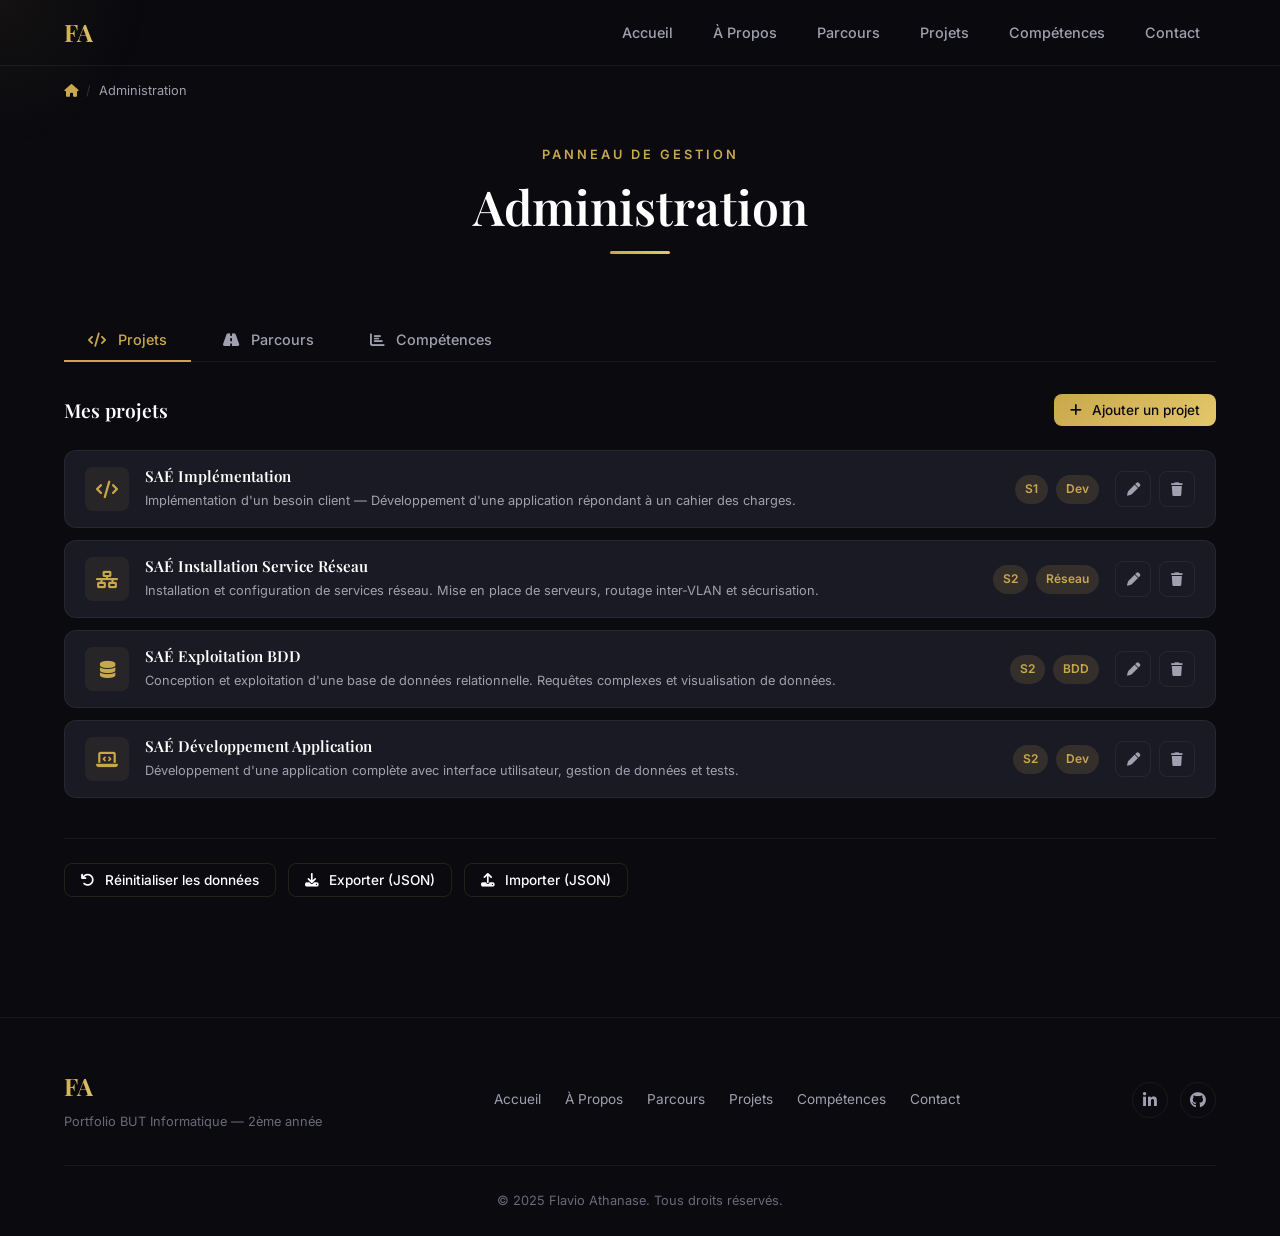
==== admin.html @ 167af03e "feat: panneau admin + pages détaillées compétences et projets - Panneau d'administration (admin.html" ====
<!DOCTYPE html>
<html lang="fr">
<head>
    <meta charset="UTF-8">
    <meta name="viewport" content="width=device-width, initial-scale=1.0">
    <title>Administration | Portfolio</title>
    <link rel="preconnect" href="https://fonts.googleapis.com">
    <link rel="preconnect" href="https://fonts.gstatic.com" crossorigin>
    <link href="https://fonts.googleapis.com/css2?family=Inter:wght@300;400;500;600;700;800&family=Playfair+Display:wght@400;500;600;700&display=swap" rel="stylesheet">
    <link rel="stylesheet" href="https://cdnjs.cloudflare.com/ajax/libs/font-awesome/6.5.1/css/all.min.css">
    <link rel="stylesheet" href="css/style.css">
    <link rel="stylesheet" href="css/admin.css">
</head>
<body>
    <div class="cursor-glow" id="cursorGlow"></div>

    <!-- Navigation -->
    <nav class="navbar scrolled" id="navbar">
        <div class="nav-container">
            <a href="index.html" class="nav-logo"><span class="logo-text">FA</span></a>
            <ul class="nav-menu" id="navMenu">
                <li><a href="index.html" class="nav-link">Accueil</a></li>
                <li><a href="apropos.html" class="nav-link">&Agrave; Propos</a></li>
                <li><a href="parcours.html" class="nav-link">Parcours</a></li>
                <li><a href="projets.html" class="nav-link">Projets</a></li>
                <li><a href="competences.html" class="nav-link">Comp&eacute;tences</a></li>
                <li><a href="contact.html" class="nav-link">Contact</a></li>
            </ul>
            <button class="nav-toggle" id="navToggle" aria-label="Menu"><span></span><span></span><span></span></button>
        </div>
    </nav>

    <!-- Breadcrumb -->
    <div class="breadcrumb visible">
        <div class="breadcrumb-container">
            <a href="index.html"><i class="fas fa-home"></i></a>
            <span class="breadcrumb-separator">/</span>
            <span class="breadcrumb-current">Administration</span>
        </div>
    </div>

    <!-- Admin Panel -->
    <section class="section page-section">
        <div class="container">
            <div class="section-header">
                <span class="section-tag">Panneau de gestion</span>
                <h2 class="section-title">Administration</h2>
                <div class="section-line"></div>
            </div>

            <!-- Admin Tabs -->
            <div class="admin-tabs">
                <button class="admin-tab active" data-tab="projets"><i class="fas fa-code"></i> Projets</button>
                <button class="admin-tab" data-tab="parcours"><i class="fas fa-road"></i> Parcours</button>
                <button class="admin-tab" data-tab="competences"><i class="fas fa-chart-bar"></i> Comp&eacute;tences</button>
            </div>

            <!-- PROJETS TAB -->
            <div class="admin-panel" id="panel-projets">
                <div class="admin-header">
                    <h3>Mes projets</h3>
                    <button class="btn btn-primary btn-sm" id="btnAddProjet"><i class="fas fa-plus"></i> Ajouter un projet</button>
                </div>
                <div class="admin-list" id="listProjets"></div>

                <!-- Formulaire projet -->
                <div class="admin-form-overlay" id="formProjet" style="display:none;">
                    <div class="admin-form-container">
                        <div class="admin-form-header">
                            <h3 id="formProjetTitle">Ajouter un projet</h3>
                            <button class="admin-form-close" id="closeFormProjet"><i class="fas fa-times"></i></button>
                        </div>
                        <form id="projetForm">
                            <input type="hidden" id="projetId" value="">
                            <div class="form-row">
                                <div class="form-group">
                                    <label>Nom du projet *</label>
                                    <input type="text" id="projetNom" required placeholder="Ex: SA&Eacute; D&eacute;veloppement Web">
                                </div>
                                <div class="form-group">
                                    <label>Semestre *</label>
                                    <input type="text" id="projetSemestre" required placeholder="Ex: S3">
                                </div>
                            </div>
                            <div class="form-row">
                                <div class="form-group">
                                    <label>Cat&eacute;gorie *</label>
                                    <select id="projetCategorie" required>
                                        <option value="dev">D&eacute;veloppement</option>
                                        <option value="reseau">R&eacute;seau</option>
                                        <option value="bdd">Base de donn&eacute;es</option>
                                        <option value="securite">S&eacute;curit&eacute;</option>
                                        <option value="autre">Autre</option>
                                    </select>
                                </div>
                                <div class="form-group">
                                    <label>Ic&ocirc;ne</label>
                                    <select id="projetIcone">
                                        <option value="fa-code">Code &lt;/&gt;</option>
                                        <option value="fa-network-wired">R&eacute;seau</option>
                                        <option value="fa-database">Base de donn&eacute;es</option>
                                        <option value="fa-laptop-code">Laptop</option>
                                        <option value="fa-shield-alt">S&eacute;curit&eacute;</option>
                                        <option value="fa-server">Serveur</option>
                                        <option value="fa-globe">Web</option>
                                        <option value="fa-mobile-alt">Mobile</option>
                                        <option value="fa-robot">Robot/IA</option>
                                    </select>
                                </div>
                            </div>
                            <div class="form-group">
                                <label>Description courte *</label>
                                <textarea id="projetDescription" rows="2" required placeholder="R&eacute;sum&eacute; en une ou deux phrases"></textarea>
                            </div>
                            <div class="form-group">
                                <label>Description d&eacute;taill&eacute;e</label>
                                <textarea id="projetDetails" rows="4" placeholder="Description compl&egrave;te du projet, contexte, m&eacute;thodologie..."></textarea>
                            </div>
                            <div class="form-row">
                                <div class="form-group">
                                    <label>Comp&eacute;tences (s&eacute;par&eacute;es par des virgules)</label>
                                    <input type="text" id="projetCompetences" placeholder="Ex: R&eacute;aliser, Conduire, Collaborer">
                                </div>
                                <div class="form-group">
                                    <label>Technologies (s&eacute;par&eacute;es par des virgules)</label>
                                    <input type="text" id="projetTechnologies" placeholder="Ex: Java, HTML/CSS, Git">
                                </div>
                            </div>
                            <div class="form-group">
                                <label>Lien du projet (optionnel)</label>
                                <input type="url" id="projetLien" placeholder="https://github.com/...">
                            </div>
                            <div class="form-group">
                                <label>Objectifs (un par ligne)</label>
                                <textarea id="projetObjectifs" rows="3" placeholder="Analyser le cahier des charges&#10;D&eacute;velopper l'interface&#10;Tester le produit"></textarea>
                            </div>
                            <div class="form-group">
                                <label>R&eacute;sultats obtenus</label>
                                <textarea id="projetResultats" rows="2" placeholder="Ce qui a &eacute;t&eacute; accompli, retours re&ccedil;us..."></textarea>
                            </div>
                            <div class="form-actions">
                                <button type="button" class="btn btn-outline btn-sm" id="cancelProjet">Annuler</button>
                                <button type="submit" class="btn btn-primary btn-sm">Enregistrer</button>
                            </div>
                        </form>
                    </div>
                </div>
            </div>

            <!-- PARCOURS TAB -->
            <div class="admin-panel" id="panel-parcours" style="display:none;">
                <div class="admin-header">
                    <h3>Mon parcours</h3>
                    <button class="btn btn-primary btn-sm" id="btnAddParcours"><i class="fas fa-plus"></i> Ajouter une exp&eacute;rience</button>
                </div>
                <div class="admin-list" id="listParcours"></div>

                <!-- Formulaire parcours -->
                <div class="admin-form-overlay" id="formParcours" style="display:none;">
                    <div class="admin-form-container">
                        <div class="admin-form-header">
                            <h3 id="formParcoursTitle">Ajouter une exp&eacute;rience</h3>
                            <button class="admin-form-close" id="closeFormParcours"><i class="fas fa-times"></i></button>
                        </div>
                        <form id="parcoursForm">
                            <input type="hidden" id="parcoursIdx" value="">
                            <div class="form-group">
                                <label>Date / P&eacute;riode *</label>
                                <input type="text" id="parcoursDate" required placeholder="Ex: Depuis Septembre 2025">
                            </div>
                            <div class="form-group">
                                <label>Titre *</label>
                                <input type="text" id="parcoursTitre" required placeholder="Ex: Alternance D&eacute;veloppeur">
                            </div>
                            <div class="form-row">
                                <div class="form-group">
                                    <label>Lieu / Entreprise *</label>
                                    <input type="text" id="parcoursLieu" required placeholder="Ex: Google France">
                                </div>
                                <div class="form-group">
                                    <label>Type</label>
                                    <select id="parcoursType">
                                        <option value="formation">Formation</option>
                                        <option value="travail">Travail / Stage</option>
                                        <option value="projet">Projet personnel</option>
                                    </select>
                                </div>
                            </div>
                            <div class="form-group">
                                <label>Description *</label>
                                <textarea id="parcoursDescription" rows="3" required placeholder="D&eacute;crivez cette exp&eacute;rience..."></textarea>
                            </div>
                            <div class="form-group">
                                <label>Tags (s&eacute;par&eacute;s par des virgules)</label>
                                <input type="text" id="parcoursTags" placeholder="Ex: Java, Linux, Gestion de projet">
                            </div>
                            <div class="form-actions">
                                <button type="button" class="btn btn-outline btn-sm" id="cancelParcours">Annuler</button>
                                <button type="submit" class="btn btn-primary btn-sm">Enregistrer</button>
                            </div>
                        </form>
                    </div>
                </div>
            </div>

            <!-- COMPETENCES TAB -->
            <div class="admin-panel" id="panel-competences" style="display:none;">
                <div class="admin-header">
                    <h3>Mes comp&eacute;tences</h3>
                    <p class="admin-hint">Cliquez sur une comp&eacute;tence pour modifier sa progression et ses apprentissages.</p>
                </div>
                <div class="admin-list" id="listCompetences"></div>

                <!-- Formulaire competence -->
                <div class="admin-form-overlay" id="formCompetence" style="display:none;">
                    <div class="admin-form-container">
                        <div class="admin-form-header">
                            <h3 id="formCompetenceTitle">Modifier la comp&eacute;tence</h3>
                            <button class="admin-form-close" id="closeFormCompetence"><i class="fas fa-times"></i></button>
                        </div>
                        <form id="competenceForm">
                            <input type="hidden" id="competenceIdx" value="">
                            <div class="form-row">
                                <div class="form-group">
                                    <label>Niveau (1-3)</label>
                                    <select id="competenceNiveau">
                                        <option value="1">Niveau 1 - Novice</option>
                                        <option value="2">Niveau 2 - Interm&eacute;diaire</option>
                                        <option value="3">Niveau 3 - Avanc&eacute;</option>
                                    </select>
                                </div>
                                <div class="form-group">
                                    <label>Progression (%)</label>
                                    <input type="range" id="competenceProgression" min="0" max="100" value="50">
                                    <span class="range-value" id="progressionValue">50%</span>
                                </div>
                            </div>
                            <div class="form-group">
                                <label>Description d&eacute;taill&eacute;e</label>
                                <textarea id="competenceDetails" rows="3" placeholder="D&eacute;taillez votre niveau dans cette comp&eacute;tence..."></textarea>
                            </div>
                            <div class="form-group">
                                <label>Apprentissages critiques</label>
                                <div id="apprentissagesList" class="apprentissages-list"></div>
                                <div class="add-apprentissage">
                                    <input type="text" id="newApprentissage" placeholder="Nouvel apprentissage critique">
                                    <button type="button" class="btn btn-outline btn-xs" id="btnAddApprentissage"><i class="fas fa-plus"></i></button>
                                </div>
                            </div>
                            <div class="form-actions">
                                <button type="button" class="btn btn-outline btn-sm" id="cancelCompetence">Annuler</button>
                                <button type="submit" class="btn btn-primary btn-sm">Enregistrer</button>
                            </div>
                        </form>
                    </div>
                </div>
            </div>

            <!-- Actions globales -->
            <div class="admin-global-actions">
                <button class="btn btn-outline btn-sm" id="btnReset"><i class="fas fa-undo"></i> R&eacute;initialiser les donn&eacute;es</button>
                <button class="btn btn-outline btn-sm" id="btnExport"><i class="fas fa-download"></i> Exporter (JSON)</button>
                <button class="btn btn-outline btn-sm" id="btnImport"><i class="fas fa-upload"></i> Importer (JSON)</button>
                <input type="file" id="importFile" accept=".json" style="display:none;">
            </div>
        </div>
    </section>

    <!-- Footer -->
    <footer class="footer">
        <div class="container">
            <div class="footer-content">
                <div class="footer-logo">
                    <span class="logo-text">FA</span>
                    <p>Portfolio BUT Informatique &mdash; 2&egrave;me ann&eacute;e</p>
                </div>
                <div class="footer-links">
                    <a href="index.html">Accueil</a>
                    <a href="apropos.html">&Agrave; Propos</a>
                    <a href="parcours.html">Parcours</a>
                    <a href="projets.html">Projets</a>
                    <a href="competences.html">Comp&eacute;tences</a>
                    <a href="contact.html">Contact</a>
                </div>
                <div class="footer-socials">
                    <a href="https://www.linkedin.com/in/flavio-athanase-605983305/" target="_blank" rel="noopener"><i class="fab fa-linkedin-in"></i></a>
                    <a href="https://github.com/Flay973" target="_blank" rel="noopener"><i class="fab fa-github"></i></a>
                </div>
            </div>
            <div class="footer-bottom">
                <p>&copy; 2025 Flavio Athanase. Tous droits r&eacute;serv&eacute;s.</p>
            </div>
        </div>
    </footer>

    <script src="js/data.js"></script>
    <script src="js/admin.js"></script>
    <script src="js/main.js"></script>
</body>
</html>
---- css/style.css ----
/* ========================================
   PORTFOLIO - Flavio Athanase
   Design: Luxe & Professionnel
   ======================================== */

/* Variables */
:root {
    --bg-primary: #0a0a0f;
    --bg-secondary: #12121a;
    --bg-card: #1a1a25;
    --bg-card-hover: #22222f;
    --text-primary: #ffffff;
    --text-secondary: #a0a0b0;
    --text-muted: #6a6a7a;
    --accent-gold: #c9a84c;
    --accent-gold-light: #e4c76b;
    --accent-gold-dark: #9a7a30;
    --accent-gradient: linear-gradient(135deg, #c9a84c, #e4c76b);
    --border-color: rgba(201, 168, 76, 0.15);
    --border-subtle: rgba(255, 255, 255, 0.06);
    --shadow-gold: 0 0 30px rgba(201, 168, 76, 0.1);
    --shadow-card: 0 8px 32px rgba(0, 0, 0, 0.3);
    --radius-sm: 8px;
    --radius-md: 12px;
    --radius-lg: 20px;
    --radius-xl: 28px;
    --font-primary: 'Inter', -apple-system, sans-serif;
    --font-display: 'Playfair Display', serif;
    --transition: all 0.3s cubic-bezier(0.4, 0, 0.2, 1);
    --transition-slow: all 0.6s cubic-bezier(0.4, 0, 0.2, 1);
}

/* Reset */
*, *::before, *::after {
    margin: 0;
    padding: 0;
    box-sizing: border-box;
}

html {
    scroll-behavior: smooth;
    scroll-padding-top: 100px;
}

body {
    font-family: var(--font-primary);
    background-color: var(--bg-primary);
    color: var(--text-primary);
    line-height: 1.7;
    overflow-x: hidden;
    -webkit-font-smoothing: antialiased;
}

/* Cursor Glow */
.cursor-glow {
    position: fixed;
    width: 300px;
    height: 300px;
    border-radius: 50%;
    background: radial-gradient(circle, rgba(201, 168, 76, 0.06) 0%, transparent 70%);
    pointer-events: none;
    z-index: 9999;
    transform: translate(-50%, -50%);
    transition: opacity 0.3s;
}

/* Typography */
h1, h2, h3, h4, h5, h6 {
    font-family: var(--font-display);
    font-weight: 600;
    line-height: 1.2;
}

a {
    text-decoration: none;
    color: inherit;
    transition: var(--transition);
}

/* Container */
.container {
    max-width: 1200px;
    margin: 0 auto;
    padding: 0 24px;
}

/* ========================================
   NAVIGATION
   ======================================== */
.navbar {
    position: fixed;
    top: 0;
    left: 0;
    right: 0;
    z-index: 1000;
    padding: 20px 0;
    transition: var(--transition);
    backdrop-filter: blur(0px);
}

.navbar.scrolled {
    padding: 12px 0;
    background: rgba(10, 10, 15, 0.85);
    backdrop-filter: blur(20px);
    border-bottom: 1px solid var(--border-subtle);
}

.nav-container {
    max-width: 1200px;
    margin: 0 auto;
    padding: 0 24px;
    display: flex;
    align-items: center;
    justify-content: space-between;
}

.nav-logo {
    display: flex;
    align-items: center;
}

.logo-text {
    font-family: var(--font-display);
    font-size: 1.5rem;
    font-weight: 700;
    background: var(--accent-gradient);
    -webkit-background-clip: text;
    -webkit-text-fill-color: transparent;
    background-clip: text;
}

.nav-menu {
    display: flex;
    list-style: none;
    gap: 8px;
}

.nav-link {
    padding: 8px 16px;
    border-radius: var(--radius-sm);
    font-size: 0.9rem;
    font-weight: 500;
    color: var(--text-secondary);
    transition: var(--transition);
    position: relative;
}

.nav-link:hover,
.nav-link.active {
    color: var(--accent-gold);
}

.nav-link.active::after {
    content: '';
    position: absolute;
    bottom: 0;
    left: 50%;
    transform: translateX(-50%);
    width: 20px;
    height: 2px;
    background: var(--accent-gradient);
    border-radius: 1px;
}

.nav-toggle {
    display: none;
    flex-direction: column;
    gap: 5px;
    background: none;
    border: none;
    cursor: pointer;
    padding: 8px;
}

.nav-toggle span {
    width: 24px;
    height: 2px;
    background: var(--text-primary);
    transition: var(--transition);
    border-radius: 1px;
}

/* ========================================
   BREADCRUMB
   ======================================== */
.breadcrumb {
    position: fixed;
    top: 72px;
    left: 0;
    right: 0;
    z-index: 999;
    padding: 8px 0;
    opacity: 0;
    transform: translateY(-10px);
    transition: var(--transition);
    pointer-events: none;
}

.breadcrumb.visible {
    opacity: 1;
    transform: translateY(0);
    pointer-events: all;
}

.breadcrumb-container {
    max-width: 1200px;
    margin: 0 auto;
    padding: 0 24px;
    display: flex;
    align-items: center;
    gap: 8px;
    font-size: 0.8rem;
    color: var(--text-muted);
}

.breadcrumb-container a {
    color: var(--accent-gold);
}

.breadcrumb-separator {
    opacity: 0.4;
}

.breadcrumb-current {
    color: var(--text-secondary);
}

/* ========================================
   HERO SECTION
   ======================================== */
.hero-section {
    min-height: 100vh;
    display: flex;
    align-items: center;
    justify-content: center;
    position: relative;
    overflow: hidden;
    padding: 100px 24px;
}

.hero-bg-effects {
    position: absolute;
    inset: 0;
    overflow: hidden;
}

.hero-gradient {
    position: absolute;
    top: -50%;
    right: -30%;
    width: 80%;
    height: 150%;
    background: radial-gradient(ellipse, rgba(201, 168, 76, 0.04) 0%, transparent 60%);
}

.hero-grid {
    position: absolute;
    inset: 0;
    background-image: 
        linear-gradient(rgba(201, 168, 76, 0.03) 1px, transparent 1px),
        linear-gradient(90deg, rgba(201, 168, 76, 0.03) 1px, transparent 1px);
    background-size: 60px 60px;
    mask-image: radial-gradient(ellipse 60% 60% at 50% 50%, black, transparent);
}

.floating-shapes {
    position: absolute;
    inset: 0;
}

.shape {
    position: absolute;
    border-radius: 50%;
    opacity: 0.5;
}

.shape-1 {
    width: 400px;
    height: 400px;
    top: 10%;
    right: 10%;
    background: radial-gradient(circle, rgba(201, 168, 76, 0.03), transparent);
    animation: float 20s ease-in-out infinite;
}

.shape-2 {
    width: 200px;
    height: 200px;
    bottom: 20%;
    left: 10%;
    background: radial-gradient(circle, rgba(201, 168, 76, 0.04), transparent);
    animation: float 15s ease-in-out infinite reverse;
}

.shape-3 {
    width: 150px;
    height: 150px;
    top: 40%;
    left: 30%;
    background: radial-gradient(circle, rgba(201, 168, 76, 0.02), transparent);
    animation: float 25s ease-in-out infinite;
}

@keyframes float {
    0%, 100% { transform: translate(0, 0) scale(1); }
    33% { transform: translate(30px, -30px) scale(1.05); }
    66% { transform: translate(-20px, 20px) scale(0.95); }
}

.hero-content {
    position: relative;
    z-index: 2;
    text-align: center;
    max-width: 800px;
}

.hero-badge {
    display: inline-flex;
    align-items: center;
    gap: 8px;
    padding: 8px 20px;
    background: rgba(201, 168, 76, 0.08);
    border: 1px solid rgba(201, 168, 76, 0.2);
    border-radius: 50px;
    font-size: 0.85rem;
    color: var(--accent-gold-light);
    margin-bottom: 32px;
    animation: fadeInUp 0.8s ease forwards;
}

.badge-dot {
    width: 8px;
    height: 8px;
    border-radius: 50%;
    background: var(--accent-gold);
    animation: pulse 2s ease-in-out infinite;
}

@keyframes pulse {
    0%, 100% { opacity: 1; transform: scale(1); }
    50% { opacity: 0.5; transform: scale(0.8); }
}

.hero-title {
    margin-bottom: 24px;
    animation: fadeInUp 0.8s ease 0.2s forwards;
    opacity: 0;
}

.hero-greeting {
    display: block;
    font-family: var(--font-primary);
    font-size: 1rem;
    font-weight: 400;
    color: var(--text-secondary);
    letter-spacing: 2px;
    text-transform: uppercase;
    margin-bottom: 8px;
}

.hero-name {
    display: block;
    font-size: clamp(2.5rem, 6vw, 4.5rem);
    font-weight: 700;
    background: linear-gradient(135deg, #ffffff 0%, #c9a84c 50%, #ffffff 100%);
    -webkit-background-clip: text;
    -webkit-text-fill-color: transparent;
    background-clip: text;
    margin-bottom: 8px;
}

.hero-subtitle {
    display: block;
    font-family: var(--font-primary);
    font-size: 1.2rem;
    font-weight: 300;
    color: var(--text-secondary);
}

.hero-description {
    font-size: 1.1rem;
    color: var(--text-secondary);
    max-width: 600px;
    margin: 0 auto 40px;
    animation: fadeInUp 0.8s ease 0.4s forwards;
    opacity: 0;
}

.hero-cta {
    display: flex;
    gap: 16px;
    justify-content: center;
    margin-bottom: 60px;
    animation: fadeInUp 0.8s ease 0.6s forwards;
    opacity: 0;
}

.btn {
    display: inline-flex;
    align-items: center;
    gap: 10px;
    padding: 14px 28px;
    border-radius: var(--radius-sm);
    font-size: 0.95rem;
    font-weight: 500;
    cursor: pointer;
    transition: var(--transition);
    border: none;
    font-family: var(--font-primary);
}

.btn-primary {
    background: var(--accent-gradient);
    color: #0a0a0f;
}

.btn-primary:hover {
    transform: translateY(-2px);
    box-shadow: 0 10px 30px rgba(201, 168, 76, 0.3);
}

.btn-outline {
    background: transparent;
    border: 1px solid var(--border-color);
    color: var(--text-primary);
}

.btn-outline:hover {
    border-color: var(--accent-gold);
    color: var(--accent-gold);
    transform: translateY(-2px);
}

.btn-full {
    width: 100%;
    justify-content: center;
}

.hero-stats {
    display: flex;
    justify-content: center;
    gap: 48px;
    animation: fadeInUp 0.8s ease 0.8s forwards;
    opacity: 0;
}

.stat-item {
    text-align: center;
}

.stat-number {
    display: block;
    font-family: var(--font-display);
    font-size: 2.5rem;
    font-weight: 700;
    color: var(--accent-gold);
}

.stat-label {
    font-size: 0.8rem;
    color: var(--text-muted);
    text-transform: uppercase;
    letter-spacing: 1px;
}

.scroll-indicator {
    position: absolute;
    bottom: 40px;
    left: 50%;
    transform: translateX(-50%);
    display: flex;
    flex-direction: column;
    align-items: center;
    gap: 8px;
    animation: fadeInUp 0.8s ease 1s forwards;
    opacity: 0;
}

.mouse {
    width: 24px;
    height: 38px;
    border: 2px solid var(--border-color);
    border-radius: 12px;
    display: flex;
    justify-content: center;
    padding-top: 8px;
}

.wheel {
    width: 3px;
    height: 8px;
    background: var(--accent-gold);
    border-radius: 2px;
    animation: scroll-down 2s ease-in-out infinite;
}

@keyframes scroll-down {
    0% { opacity: 1; transform: translateY(0); }
    100% { opacity: 0; transform: translateY(12px); }
}

.scroll-indicator span {
    font-size: 0.7rem;
    color: var(--text-muted);
    letter-spacing: 2px;
    text-transform: uppercase;
}

@keyframes fadeInUp {
    from {
        opacity: 0;
        transform: translateY(30px);
    }
    to {
        opacity: 1;
        transform: translateY(0);
    }
}

/* ========================================
   SECTIONS
   ======================================== */
.section {
    padding: 120px 0;
    position: relative;
}

.section-dark {
    background: var(--bg-secondary);
}

.section-header {
    text-align: center;
    margin-bottom: 64px;
}

.section-tag {
    display: inline-block;
    font-size: 0.8rem;
    font-weight: 600;
    text-transform: uppercase;
    letter-spacing: 3px;
    color: var(--accent-gold);
    margin-bottom: 12px;
}

.section-title {
    font-size: clamp(2rem, 4vw, 3rem);
    margin-bottom: 16px;
}

.section-line {
    width: 60px;
    height: 3px;
    background: var(--accent-gradient);
    margin: 0 auto;
    border-radius: 2px;
}

/* ========================================
   ABOUT
   ======================================== */
.about-grid {
    display: grid;
    gap: 32px;
}

.about-card {
    background: var(--bg-card);
    border: 1px solid var(--border-subtle);
    border-radius: var(--radius-lg);
    padding: 40px;
    transition: var(--transition);
}

.about-card:hover {
    border-color: var(--border-color);
    box-shadow: var(--shadow-gold);
}

.about-intro {
    display: grid;
    grid-template-columns: auto 1fr;
    gap: 32px;
    align-items: start;
}

.about-avatar {
    width: 120px;
    height: 120px;
}

.avatar-placeholder {
    width: 100%;
    height: 100%;
    border-radius: 50%;
    background: var(--accent-gradient);
    display: flex;
    align-items: center;
    justify-content: center;
    font-size: 2.5rem;
    color: var(--bg-primary);
}

.about-text h3 {
    font-size: 1.5rem;
    margin-bottom: 4px;
}

.about-role {
    color: var(--accent-gold);
    font-size: 0.95rem;
    margin-bottom: 16px;
}

.about-text p {
    color: var(--text-secondary);
    margin-bottom: 12px;
}

.about-details {
    display: grid;
    grid-template-columns: repeat(auto-fit, minmax(280px, 1fr));
    gap: 16px;
}

.detail-card {
    display: flex;
    align-items: center;
    gap: 16px;
    padding: 20px 24px;
    background: var(--bg-card);
    border: 1px solid var(--border-subtle);
    border-radius: var(--radius-md);
    transition: var(--transition);
}

.detail-card:hover {
    border-color: var(--border-color);
    transform: translateY(-2px);
}

.detail-card i {
    font-size: 1.2rem;
    color: var(--accent-gold);
    width: 20px;
    text-align: center;
}

.detail-label {
    display: block;
    font-size: 0.75rem;
    color: var(--text-muted);
    text-transform: uppercase;
    letter-spacing: 1px;
}

.detail-value {
    display: block;
    font-size: 0.95rem;
    color: var(--text-primary);
    font-weight: 500;
}

.about-links {
    display: flex;
    gap: 16px;
    flex-wrap: wrap;
}

.social-link {
    display: flex;
    align-items: center;
    gap: 10px;
    padding: 14px 24px;
    background: var(--bg-card);
    border: 1px solid var(--border-subtle);
    border-radius: var(--radius-md);
    font-size: 0.9rem;
    font-weight: 500;
    transition: var(--transition);
}

.social-link:hover {
    border-color: var(--accent-gold);
    color: var(--accent-gold);
    transform: translateY(-2px);
    box-shadow: var(--shadow-gold);
}

.social-link i {
    font-size: 1.1rem;
}

.about-interests {
    background: var(--bg-card);
    border: 1px solid var(--border-subtle);
    border-radius: var(--radius-lg);
    padding: 32px;
}

.about-interests h4 {
    font-family: var(--font-primary);
    font-size: 0.85rem;
    text-transform: uppercase;
    letter-spacing: 2px;
    color: var(--text-muted);
    margin-bottom: 20px;
}

.interests-grid {
    display: flex;
    gap: 24px;
    flex-wrap: wrap;
}

.interest-item {
    display: flex;
    align-items: center;
    gap: 10px;
    padding: 10px 20px;
    background: rgba(201, 168, 76, 0.05);
    border: 1px solid rgba(201, 168, 76, 0.1);
    border-radius: 50px;
    font-size: 0.9rem;
    color: var(--text-secondary);
}

.interest-item i {
    color: var(--accent-gold);
}

/* ========================================
   TIMELINE
   ======================================== */
.timeline {
    position: relative;
    max-width: 800px;
    margin: 0 auto;
}

.timeline::before {
    content: '';
    position: absolute;
    left: 24px;
    top: 0;
    bottom: 0;
    width: 2px;
    background: linear-gradient(to bottom, var(--accent-gold), transparent);
}

.timeline-item {
    position: relative;
    padding-left: 72px;
    margin-bottom: 48px;
    opacity: 0;
    transform: translateY(20px);
    animation: fadeInUp 0.6s ease forwards;
}

.timeline-item:nth-child(1) { animation-delay: 0.1s; }
.timeline-item:nth-child(2) { animation-delay: 0.2s; }
.timeline-item:nth-child(3) { animation-delay: 0.3s; }
.timeline-item:nth-child(4) { animation-delay: 0.4s; }

.timeline-marker {
    position: absolute;
    left: 10px;
    top: 0;
    width: 30px;
    height: 30px;
    background: var(--bg-secondary);
    border: 2px solid var(--accent-gold);
    border-radius: 50%;
    display: flex;
    align-items: center;
    justify-content: center;
}

.timeline-marker i {
    font-size: 0.7rem;
    color: var(--accent-gold);
}

.timeline-content {
    background: var(--bg-card);
    border: 1px solid var(--border-subtle);
    border-radius: var(--radius-md);
    padding: 28px;
    transition: var(--transition);
}

.timeline-content:hover {
    border-color: var(--border-color);
    box-shadow: var(--shadow-gold);
}

.timeline-date {
    font-size: 0.8rem;
    font-weight: 600;
    color: var(--accent-gold);
    text-transform: uppercase;
    letter-spacing: 1px;
    margin-bottom: 8px;
}

.timeline-content h3 {
    font-size: 1.2rem;
    margin-bottom: 4px;
}

.timeline-location {
    font-size: 0.85rem;
    color: var(--text-muted);
    margin-bottom: 12px;
}

.timeline-location i {
    margin-right: 6px;
}

.timeline-content p:last-of-type {
    color: var(--text-secondary);
    font-size: 0.9rem;
}

.timeline-tags {
    display: flex;
    gap: 8px;
    flex-wrap: wrap;
    margin-top: 16px;
}

.tag {
    padding: 4px 12px;
    background: rgba(201, 168, 76, 0.08);
    border: 1px solid rgba(201, 168, 76, 0.15);
    border-radius: 50px;
    font-size: 0.75rem;
    color: var(--accent-gold-light);
}

.timeline-add {
    text-align: center;
    margin-top: 32px;
}

.timeline-note {
    font-size: 0.85rem;
    color: var(--text-muted);
    font-style: italic;
}

.timeline-note i {
    margin-right: 6px;
    color: var(--accent-gold);
}

/* ========================================
   PROJECTS
   ======================================== */
.projects-filter {
    display: flex;
    justify-content: center;
    gap: 12px;
    margin-bottom: 48px;
    flex-wrap: wrap;
}

.filter-btn {
    padding: 10px 24px;
    background: transparent;
    border: 1px solid var(--border-subtle);
    border-radius: 50px;
    color: var(--text-secondary);
    font-size: 0.85rem;
    font-weight: 500;
    cursor: pointer;
    transition: var(--transition);
    font-family: var(--font-primary);
}

.filter-btn:hover,
.filter-btn.active {
    background: rgba(201, 168, 76, 0.1);
    border-color: var(--accent-gold);
    color: var(--accent-gold);
}

.projects-grid {
    display: grid;
    grid-template-columns: repeat(auto-fit, minmax(300px, 1fr));
    gap: 24px;
}

.project-card {
    background: var(--bg-card);
    border: 1px solid var(--border-subtle);
    border-radius: var(--radius-lg);
    overflow: hidden;
    transition: var(--transition);
}

.project-card:hover {
    transform: translateY(-4px);
    border-color: var(--border-color);
    box-shadow: var(--shadow-gold);
}

.project-image {
    position: relative;
    height: 200px;
    background: linear-gradient(135deg, var(--bg-secondary), var(--bg-card));
    display: flex;
    align-items: center;
    justify-content: center;
}

.project-placeholder {
    font-size: 3rem;
    color: var(--accent-gold);
    opacity: 0.5;
}

.project-overlay {
    position: absolute;
    inset: 0;
    background: rgba(10, 10, 15, 0.8);
    display: flex;
    align-items: center;
    justify-content: center;
    opacity: 0;
    transition: var(--transition);
}

.project-card:hover .project-overlay {
    opacity: 1;
}

.project-link {
    width: 50px;
    height: 50px;
    border-radius: 50%;
    background: var(--accent-gradient);
    display: flex;
    align-items: center;
    justify-content: center;
    color: var(--bg-primary);
    font-size: 1.1rem;
    transform: scale(0.8);
    transition: var(--transition);
}

.project-card:hover .project-link {
    transform: scale(1);
}

.project-info {
    padding: 24px;
}

.project-header {
    display: flex;
    justify-content: space-between;
    align-items: center;
    margin-bottom: 12px;
}

.project-header h3 {
    font-size: 1.1rem;
    font-family: var(--font-primary);
    font-weight: 600;
}

.project-semester {
    padding: 4px 10px;
    background: rgba(201, 168, 76, 0.1);
    border-radius: 50px;
    font-size: 0.7rem;
    font-weight: 600;
    color: var(--accent-gold);
}

.project-info > p {
    font-size: 0.85rem;
    color: var(--text-secondary);
    margin-bottom: 16px;
}

.project-competences {
    display: flex;
    gap: 6px;
    flex-wrap: wrap;
    margin-bottom: 12px;
}

.competence-badge {
    padding: 4px 10px;
    background: rgba(201, 168, 76, 0.06);
    border: 1px solid rgba(201, 168, 76, 0.12);
    border-radius: 4px;
    font-size: 0.7rem;
    font-weight: 500;
    color: var(--accent-gold-light);
}

.project-tech {
    display: flex;
    gap: 8px;
    flex-wrap: wrap;
}

.project-tech span {
    font-size: 0.75rem;
    color: var(--text-muted);
    padding: 2px 8px;
    background: var(--bg-secondary);
    border-radius: 4px;
}

/* ========================================
   COMPETENCES
   ======================================== */
.competences-intro {
    text-align: center;
    color: var(--text-secondary);
    max-width: 700px;
    margin: -32px auto 48px;
    font-size: 1rem;
}

.competences-grid {
    display: grid;
    grid-template-columns: repeat(auto-fit, minmax(340px, 1fr));
    gap: 24px;
    margin-bottom: 48px;
}

.competence-card {
    background: var(--bg-card);
    border: 1px solid var(--border-subtle);
    border-radius: var(--radius-lg);
    padding: 32px;
    transition: var(--transition);
}

.competence-card:hover {
    border-color: var(--border-color);
    box-shadow: var(--shadow-gold);
    transform: translateY(-2px);
}

.competence-icon {
    width: 48px;
    height: 48px;
    border-radius: var(--radius-sm);
    background: rgba(201, 168, 76, 0.08);
    display: flex;
    align-items: center;
    justify-content: center;
    margin-bottom: 16px;
}

.competence-icon i {
    font-size: 1.2rem;
    color: var(--accent-gold);
}

.competence-card h3 {
    font-size: 1.3rem;
    margin-bottom: 4px;
}

.competence-card > p {
    font-size: 0.85rem;
    color: var(--text-muted);
    margin-bottom: 20px;
}

.progress-container {
    margin-bottom: 20px;
}

.progress-header {
    display: flex;
    justify-content: space-between;
    margin-bottom: 8px;
    font-size: 0.8rem;
    color: var(--text-secondary);
}

.progress-bar {
    height: 6px;
    background: rgba(201, 168, 76, 0.1);
    border-radius: 3px;
    overflow: hidden;
}

.progress-fill {
    height: 100%;
    background: var(--accent-gradient);
    border-radius: 3px;
    width: 0;
    transition: width 1.5s cubic-bezier(0.4, 0, 0.2, 1);
}

.competence-details {
    list-style: none;
}

.competence-details li {
    font-size: 0.82rem;
    color: var(--text-secondary);
    padding: 6px 0;
    padding-left: 16px;
    position: relative;
    border-bottom: 1px solid var(--border-subtle);
}

.competence-details li:last-child {
    border-bottom: none;
}

.competence-details li::before {
    content: '';
    position: absolute;
    left: 0;
    top: 50%;
    width: 6px;
    height: 6px;
    border-radius: 50%;
    background: var(--accent-gold);
    transform: translateY(-50%);
    opacity: 0.6;
}

.competences-legend {
    background: var(--bg-card);
    border: 1px solid var(--border-subtle);
    border-radius: var(--radius-md);
    padding: 24px 32px;
    text-align: center;
}

.competences-legend h4 {
    font-family: var(--font-primary);
    font-size: 0.8rem;
    text-transform: uppercase;
    letter-spacing: 2px;
    color: var(--text-muted);
    margin-bottom: 16px;
}

.legend-items {
    display: flex;
    justify-content: center;
    gap: 32px;
    flex-wrap: wrap;
}

.legend-item {
    display: flex;
    align-items: center;
    gap: 8px;
    font-size: 0.8rem;
    color: var(--text-secondary);
}

.legend-color {
    width: 24px;
    height: 6px;
    border-radius: 3px;
}

/* ========================================
   TOOLS
   ======================================== */
.tools-grid {
    display: grid;
    grid-template-columns: repeat(auto-fit, minmax(300px, 1fr));
    gap: 24px;
}

.tool-category {
    background: var(--bg-card);
    border: 1px solid var(--border-subtle);
    border-radius: var(--radius-lg);
    padding: 32px;
    transition: var(--transition);
}

.tool-category:hover {
    border-color: var(--border-color);
}

.tool-category h3 {
    font-family: var(--font-primary);
    font-size: 1rem;
    font-weight: 600;
    margin-bottom: 20px;
    color: var(--accent-gold);
}

.tool-category h3 i {
    margin-right: 8px;
}

.tool-items {
    display: flex;
    flex-wrap: wrap;
    gap: 12px;
}

.tool-item {
    display: flex;
    align-items: center;
    gap: 8px;
    padding: 10px 16px;
    background: var(--bg-secondary);
    border: 1px solid var(--border-subtle);
    border-radius: var(--radius-sm);
    font-size: 0.85rem;
    transition: var(--transition);
}

.tool-item:hover {
    border-color: var(--border-color);
    transform: translateY(-2px);
}

.tool-item i {
    color: var(--accent-gold);
    font-size: 1rem;
}

/* ========================================
   CONTACT
   ======================================== */
.contact-grid {
    display: grid;
    grid-template-columns: 1fr 1fr;
    gap: 48px;
    align-items: start;
}

.contact-info h3 {
    font-size: 1.8rem;
    margin-bottom: 16px;
}

.contact-info > p {
    color: var(--text-secondary);
    margin-bottom: 32px;
}

.contact-details {
    display: flex;
    flex-direction: column;
    gap: 16px;
    margin-bottom: 32px;
}

.contact-item {
    display: flex;
    align-items: center;
    gap: 12px;
    color: var(--text-secondary);
}

.contact-item i {
    color: var(--accent-gold);
    width: 20px;
    text-align: center;
}

.contact-item a {
    color: var(--text-secondary);
}

.contact-item a:hover {
    color: var(--accent-gold);
}

.contact-socials {
    display: flex;
    gap: 12px;
}

.contact-social {
    width: 44px;
    height: 44px;
    border-radius: 50%;
    border: 1px solid var(--border-subtle);
    display: flex;
    align-items: center;
    justify-content: center;
    color: var(--text-secondary);
    transition: var(--transition);
}

.contact-social:hover {
    border-color: var(--accent-gold);
    color: var(--accent-gold);
    transform: translateY(-2px);
    box-shadow: var(--shadow-gold);
}

.contact-form {
    background: var(--bg-card);
    border: 1px solid var(--border-subtle);
    border-radius: var(--radius-lg);
    padding: 40px;
}

.form-group {
    position: relative;
    margin-bottom: 24px;
}

.form-group input,
.form-group textarea {
    width: 100%;
    padding: 16px 20px;
    background: var(--bg-secondary);
    border: 1px solid var(--border-subtle);
    border-radius: var(--radius-sm);
    color: var(--text-primary);
    font-size: 0.95rem;
    font-family: var(--font-primary);
    transition: var(--transition);
    outline: none;
}

.form-group input:focus,
.form-group textarea:focus {
    border-color: var(--accent-gold);
    box-shadow: 0 0 0 3px rgba(201, 168, 76, 0.1);
}

.form-group label {
    position: absolute;
    top: -8px;
    left: 16px;
    font-size: 0.7rem;
    color: var(--text-muted);
    background: var(--bg-card);
    padding: 0 6px;
    opacity: 0;
    transition: var(--transition);
}

.form-group input:focus + label,
.form-group textarea:focus + label,
.form-group input:not(:placeholder-shown) + label,
.form-group textarea:not(:placeholder-shown) + label {
    opacity: 1;
    color: var(--accent-gold);
}

.form-group textarea {
    resize: vertical;
    min-height: 120px;
}

/* ========================================
   FOOTER
   ======================================== */
.footer {
    padding: 48px 0 24px;
    border-top: 1px solid var(--border-subtle);
}

.footer-content {
    display: flex;
    justify-content: space-between;
    align-items: center;
    margin-bottom: 32px;
    flex-wrap: wrap;
    gap: 24px;
}

.footer-logo p {
    font-size: 0.8rem;
    color: var(--text-muted);
    margin-top: 4px;
}

.footer-links {
    display: flex;
    gap: 24px;
    flex-wrap: wrap;
}

.footer-links a {
    font-size: 0.85rem;
    color: var(--text-secondary);
}

.footer-links a:hover {
    color: var(--accent-gold);
}

.footer-socials {
    display: flex;
    gap: 12px;
}

.footer-socials a {
    width: 36px;
    height: 36px;
    border-radius: 50%;
    border: 1px solid var(--border-subtle);
    display: flex;
    align-items: center;
    justify-content: center;
    color: var(--text-secondary);
    transition: var(--transition);
}

.footer-socials a:hover {
    border-color: var(--accent-gold);
    color: var(--accent-gold);
}

.footer-bottom {
    text-align: center;
    padding-top: 24px;
    border-top: 1px solid var(--border-subtle);
}

.footer-bottom p {
    font-size: 0.8rem;
    color: var(--text-muted);
}

/* ========================================
   RESPONSIVE
   ======================================== */
@media (max-width: 968px) {
    .contact-grid {
        grid-template-columns: 1fr;
    }
    
    .about-intro {
        grid-template-columns: 1fr;
        text-align: center;
    }
    
    .about-avatar {
        margin: 0 auto;
    }
    
    .competences-grid {
        grid-template-columns: 1fr;
    }
}

@media (max-width: 768px) {
    .nav-menu {
        position: fixed;
        top: 0;
        right: -100%;
        width: 80%;
        max-width: 320px;
        height: 100vh;
        background: var(--bg-secondary);
        flex-direction: column;
        padding: 80px 32px;
        transition: var(--transition-slow);
        border-left: 1px solid var(--border-subtle);
    }
    
    .nav-menu.active {
        right: 0;
    }
    
    .nav-toggle {
        display: flex;
    }
    
    .nav-toggle.active span:nth-child(1) {
        transform: rotate(45deg) translate(5px, 5px);
    }
    
    .nav-toggle.active span:nth-child(2) {
        opacity: 0;
    }
    
    .nav-toggle.active span:nth-child(3) {
        transform: rotate(-45deg) translate(5px, -5px);
    }
    
    .hero-stats {
        gap: 24px;
    }
    
    .stat-number {
        font-size: 2rem;
    }
    
    .hero-cta {
        flex-direction: column;
        align-items: center;
    }
    
    .section {
        padding: 80px 0;
    }
    
    .timeline::before {
        left: 16px;
    }
    
    .timeline-item {
        padding-left: 56px;
    }
    
    .timeline-marker {
        left: 2px;
    }
    
    .projects-grid {
        grid-template-columns: 1fr;
    }
    
    .tools-grid {
        grid-template-columns: 1fr;
    }
    
    .footer-content {
        flex-direction: column;
        text-align: center;
    }
    
    .footer-links {
        justify-content: center;
    }
    
    .legend-items {
        flex-direction: column;
        align-items: center;
    }
}

@media (max-width: 480px) {
    .hero-name {
        font-size: 2rem;
    }
    
    .about-card {
        padding: 24px;
    }
    
    .contact-form {
        padding: 24px;
    }
    
    .about-links {
        flex-direction: column;
    }
}

/* ========================================
   ANIMATIONS (Scroll reveal)
   ======================================== */
.reveal {
    opacity: 0;
    transform: translateY(30px);
    transition: opacity 0.6s ease, transform 0.6s ease;
}

.reveal.visible {
    opacity: 1;
    transform: translateY(0);
}

/* ========================================
   PAGE SECTIONS (multi-page layout)
   ======================================== */
.page-section {
    padding-top: 140px;
}

/* ========================================
   QUICK CARDS (Homepage)
   ======================================== */
.quick-cards {
    display: grid;
    grid-template-columns: repeat(auto-fit, minmax(260px, 1fr));
    gap: 24px;
}

.quick-card {
    display: block;
    background: var(--bg-card);
    border: 1px solid var(--border-subtle);
    border-radius: var(--radius-lg);
    padding: 32px;
    transition: var(--transition);
    position: relative;
    overflow: hidden;
}

.quick-card:hover {
    border-color: var(--border-color);
    transform: translateY(-4px);
    box-shadow: var(--shadow-gold);
}

.quick-card::before {
    content: '';
    position: absolute;
    top: 0;
    left: 0;
    right: 0;
    height: 3px;
    background: var(--accent-gradient);
    opacity: 0;
    transition: var(--transition);
}

.quick-card:hover::before {
    opacity: 1;
}

.quick-icon {
    width: 48px;
    height: 48px;
    border-radius: var(--radius-sm);
    background: rgba(201, 168, 76, 0.08);
    display: flex;
    align-items: center;
    justify-content: center;
    margin-bottom: 16px;
}

.quick-icon i {
    font-size: 1.2rem;
    color: var(--accent-gold);
}

.quick-card h3 {
    font-size: 1.1rem;
    margin-bottom: 8px;
    font-family: var(--font-primary);
    font-weight: 600;
}

.quick-card p {
    font-size: 0.85rem;
    color: var(--text-secondary);
    margin-bottom: 16px;
}

.quick-arrow {
    color: var(--accent-gold);
    font-size: 0.9rem;
    transition: var(--transition);
}

.quick-card:hover .quick-arrow {
    transform: translateX(4px);
    display: inline-block;
}

/* ========================================
   CLICKABLE CARDS & DETAIL LINKS
   ======================================== */
.project-card-link {
    display: block;
    height: 100%;
}

.project-detail-link {
    display: block;
    margin-top: 12px;
    font-size: 0.8rem;
    color: var(--accent-gold);
    font-weight: 500;
    opacity: 0;
    transform: translateX(-8px);
    transition: var(--transition);
}

.project-detail-link i {
    margin-left: 4px;
    font-size: 0.7rem;
}

.project-card:hover .project-detail-link {
    opacity: 1;
    transform: translateX(0);
}

.competence-card-link {
    display: block;
    cursor: pointer;
}

.competence-card-link:hover {
    border-color: var(--accent-gold);
}

.competence-detail-cta {
    display: block;
    margin-top: 16px;
    padding-top: 12px;
    border-top: 1px solid var(--border-subtle);
    font-size: 0.8rem;
    color: var(--accent-gold);
    font-weight: 500;
    opacity: 0;
    transition: var(--transition);
}

.competence-detail-cta i {
    margin-left: 4px;
    font-size: 0.7rem;
}

.competence-card-link:hover .competence-detail-cta {
    opacity: 1;
}

.competence-details li.maitrise {
    color: var(--text-primary);
}

.competence-details li:not(.maitrise) {
    opacity: 0.5;
}
---- css/admin.css ----
/* ========================================
   ADMIN PANEL STYLES
   ======================================== */

/* Tabs */
.admin-tabs {
    display: flex;
    gap: 8px;
    margin-bottom: 32px;
    border-bottom: 1px solid var(--border-subtle);
    padding-bottom: 0;
}

.admin-tab {
    padding: 12px 24px;
    background: none;
    border: none;
    color: var(--text-secondary);
    font-family: var(--font-primary);
    font-size: 0.9rem;
    font-weight: 500;
    cursor: pointer;
    transition: var(--transition);
    border-bottom: 2px solid transparent;
    position: relative;
    bottom: -1px;
}

.admin-tab:hover {
    color: var(--text-primary);
}

.admin-tab.active {
    color: var(--accent-gold);
    border-bottom-color: var(--accent-gold);
}

.admin-tab i {
    margin-right: 8px;
}

/* Panel */
.admin-panel {
    min-height: 300px;
}

.admin-header {
    display: flex;
    justify-content: space-between;
    align-items: center;
    margin-bottom: 24px;
    flex-wrap: wrap;
    gap: 12px;
}

.admin-header h3 {
    font-size: 1.2rem;
    font-weight: 600;
}

.admin-hint {
    font-size: 0.85rem;
    color: var(--text-secondary);
    margin-top: 4px;
    width: 100%;
}

/* List Items */
.admin-list {
    display: flex;
    flex-direction: column;
    gap: 12px;
}

.admin-item {
    display: flex;
    align-items: center;
    gap: 16px;
    background: var(--bg-card);
    border: 1px solid var(--border-subtle);
    border-radius: var(--radius-md);
    padding: 16px 20px;
    transition: var(--transition);
}

.admin-item:hover {
    border-color: var(--border-color);
}

.admin-item-icon {
    width: 44px;
    height: 44px;
    border-radius: var(--radius-sm);
    background: rgba(201, 168, 76, 0.08);
    display: flex;
    align-items: center;
    justify-content: center;
    flex-shrink: 0;
}

.admin-item-icon i {
    color: var(--accent-gold);
    font-size: 1.1rem;
}

.admin-item-info {
    flex: 1;
    min-width: 0;
}

.admin-item-info h4 {
    font-size: 0.95rem;
    font-weight: 600;
    margin-bottom: 4px;
    white-space: nowrap;
    overflow: hidden;
    text-overflow: ellipsis;
}

.admin-item-info p {
    font-size: 0.8rem;
    color: var(--text-secondary);
    white-space: nowrap;
    overflow: hidden;
    text-overflow: ellipsis;
}

.admin-item-meta {
    display: flex;
    align-items: center;
    gap: 8px;
    flex-shrink: 0;
}

.admin-item-meta .badge {
    background: rgba(201, 168, 76, 0.15);
    color: var(--accent-gold);
    padding: 4px 10px;
    border-radius: 20px;
    font-size: 0.75rem;
    font-weight: 600;
}

.admin-item-actions {
    display: flex;
    gap: 8px;
    flex-shrink: 0;
}

.admin-item-actions button {
    width: 36px;
    height: 36px;
    border-radius: var(--radius-sm);
    border: 1px solid var(--border-subtle);
    background: transparent;
    color: var(--text-secondary);
    cursor: pointer;
    transition: var(--transition);
    display: flex;
    align-items: center;
    justify-content: center;
}

.admin-item-actions button:hover {
    border-color: var(--accent-gold);
    color: var(--accent-gold);
}

.admin-item-actions button.btn-delete:hover {
    border-color: #e74c3c;
    color: #e74c3c;
}

/* Progress bar in admin */
.admin-progress {
    width: 120px;
    flex-shrink: 0;
}

.admin-progress-bar {
    height: 6px;
    background: rgba(255,255,255,0.05);
    border-radius: 3px;
    overflow: hidden;
    margin-bottom: 4px;
}

.admin-progress-fill {
    height: 100%;
    background: var(--accent-gradient);
    border-radius: 3px;
    transition: width 0.3s ease;
}

.admin-progress-text {
    font-size: 0.7rem;
    color: var(--text-secondary);
    text-align: right;
}

/* Form Overlay */
.admin-form-overlay {
    position: fixed;
    top: 0;
    left: 0;
    right: 0;
    bottom: 0;
    background: rgba(0, 0, 0, 0.7);
    backdrop-filter: blur(8px);
    z-index: 1000;
    display: flex;
    align-items: center;
    justify-content: center;
    padding: 20px;
}

.admin-form-container {
    background: var(--bg-secondary);
    border: 1px solid var(--border-subtle);
    border-radius: var(--radius-lg);
    width: 100%;
    max-width: 640px;
    max-height: 90vh;
    overflow-y: auto;
    padding: 32px;
}

.admin-form-header {
    display: flex;
    justify-content: space-between;
    align-items: center;
    margin-bottom: 24px;
}

.admin-form-header h3 {
    font-size: 1.2rem;
    font-weight: 600;
}

.admin-form-close {
    width: 36px;
    height: 36px;
    border-radius: 50%;
    border: 1px solid var(--border-subtle);
    background: transparent;
    color: var(--text-secondary);
    cursor: pointer;
    transition: var(--transition);
    display: flex;
    align-items: center;
    justify-content: center;
}

.admin-form-close:hover {
    border-color: #e74c3c;
    color: #e74c3c;
}

/* Form elements */
.form-row {
    display: grid;
    grid-template-columns: 1fr 1fr;
    gap: 16px;
}

.admin-form-container .form-group {
    margin-bottom: 16px;
}

.admin-form-container label {
    display: block;
    font-size: 0.8rem;
    font-weight: 600;
    color: var(--text-secondary);
    margin-bottom: 6px;
    text-transform: uppercase;
    letter-spacing: 0.5px;
}

.admin-form-container input[type="text"],
.admin-form-container input[type="url"],
.admin-form-container input[type="email"],
.admin-form-container textarea,
.admin-form-container select {
    width: 100%;
    padding: 10px 14px;
    background: var(--bg-primary);
    border: 1px solid var(--border-subtle);
    border-radius: var(--radius-sm);
    color: var(--text-primary);
    font-family: var(--font-primary);
    font-size: 0.9rem;
    transition: var(--transition);
}

.admin-form-container input:focus,
.admin-form-container textarea:focus,
.admin-form-container select:focus {
    outline: none;
    border-color: var(--accent-gold);
    box-shadow: 0 0 0 2px rgba(201, 168, 76, 0.15);
}

.admin-form-container select {
    cursor: pointer;
}

.admin-form-container input[type="range"] {
    width: 100%;
    -webkit-appearance: none;
    appearance: none;
    height: 6px;
    background: rgba(255,255,255,0.05);
    border-radius: 3px;
    outline: none;
    margin-top: 8px;
}

.admin-form-container input[type="range"]::-webkit-slider-thumb {
    -webkit-appearance: none;
    appearance: none;
    width: 18px;
    height: 18px;
    border-radius: 50%;
    background: var(--accent-gold);
    cursor: pointer;
}

.range-value {
    display: block;
    text-align: center;
    font-size: 0.85rem;
    color: var(--accent-gold);
    font-weight: 600;
    margin-top: 4px;
}

.form-actions {
    display: flex;
    gap: 12px;
    justify-content: flex-end;
    margin-top: 24px;
    padding-top: 16px;
    border-top: 1px solid var(--border-subtle);
}

/* Apprentissages list */
.apprentissages-list {
    display: flex;
    flex-direction: column;
    gap: 8px;
    margin-bottom: 12px;
}

.apprentissage-item {
    display: flex;
    align-items: center;
    gap: 10px;
    background: var(--bg-primary);
    border: 1px solid var(--border-subtle);
    border-radius: var(--radius-sm);
    padding: 10px 12px;
}

.apprentissage-item input[type="checkbox"] {
    width: 18px;
    height: 18px;
    cursor: pointer;
    accent-color: var(--accent-gold);
}

.apprentissage-item span {
    flex: 1;
    font-size: 0.85rem;
}

.apprentissage-item .btn-remove {
    width: 28px;
    height: 28px;
    border-radius: 50%;
    border: none;
    background: transparent;
    color: var(--text-secondary);
    cursor: pointer;
    transition: var(--transition);
    display: flex;
    align-items: center;
    justify-content: center;
    font-size: 0.8rem;
}

.apprentissage-item .btn-remove:hover {
    color: #e74c3c;
}

.add-apprentissage {
    display: flex;
    gap: 8px;
}

.add-apprentissage input {
    flex: 1;
}

/* Button Sizes */
.btn-sm {
    padding: 8px 16px !important;
    font-size: 0.85rem !important;
}

.btn-xs {
    padding: 6px 12px !important;
    font-size: 0.8rem !important;
}

/* Global Actions */
.admin-global-actions {
    display: flex;
    gap: 12px;
    margin-top: 40px;
    padding-top: 24px;
    border-top: 1px solid var(--border-subtle);
    flex-wrap: wrap;
}

/* Toast notification */
.toast {
    position: fixed;
    bottom: 30px;
    right: 30px;
    background: var(--bg-card);
    border: 1px solid var(--accent-gold);
    border-radius: var(--radius-md);
    padding: 14px 20px;
    color: var(--text-primary);
    font-family: var(--font-primary);
    font-size: 0.9rem;
    z-index: 2000;
    display: flex;
    align-items: center;
    gap: 10px;
    box-shadow: 0 10px 30px rgba(0,0,0,0.4);
    animation: slideInToast 0.3s ease;
}

.toast i {
    color: var(--accent-gold);
}

@keyframes slideInToast {
    from { transform: translateY(20px); opacity: 0; }
    to { transform: translateY(0); opacity: 1; }
}

/* Responsive */
@media (max-width: 768px) {
    .admin-tabs {
        flex-wrap: wrap;
    }
    .admin-tab {
        padding: 10px 16px;
        font-size: 0.8rem;
    }
    .admin-item {
        flex-wrap: wrap;
    }
    .admin-item-meta,
    .admin-progress {
        width: 100%;
    }
    .form-row {
        grid-template-columns: 1fr;
    }
    .admin-form-container {
        padding: 20px;
    }
    .admin-item-actions {
        width: 100%;
        justify-content: flex-end;
    }
}
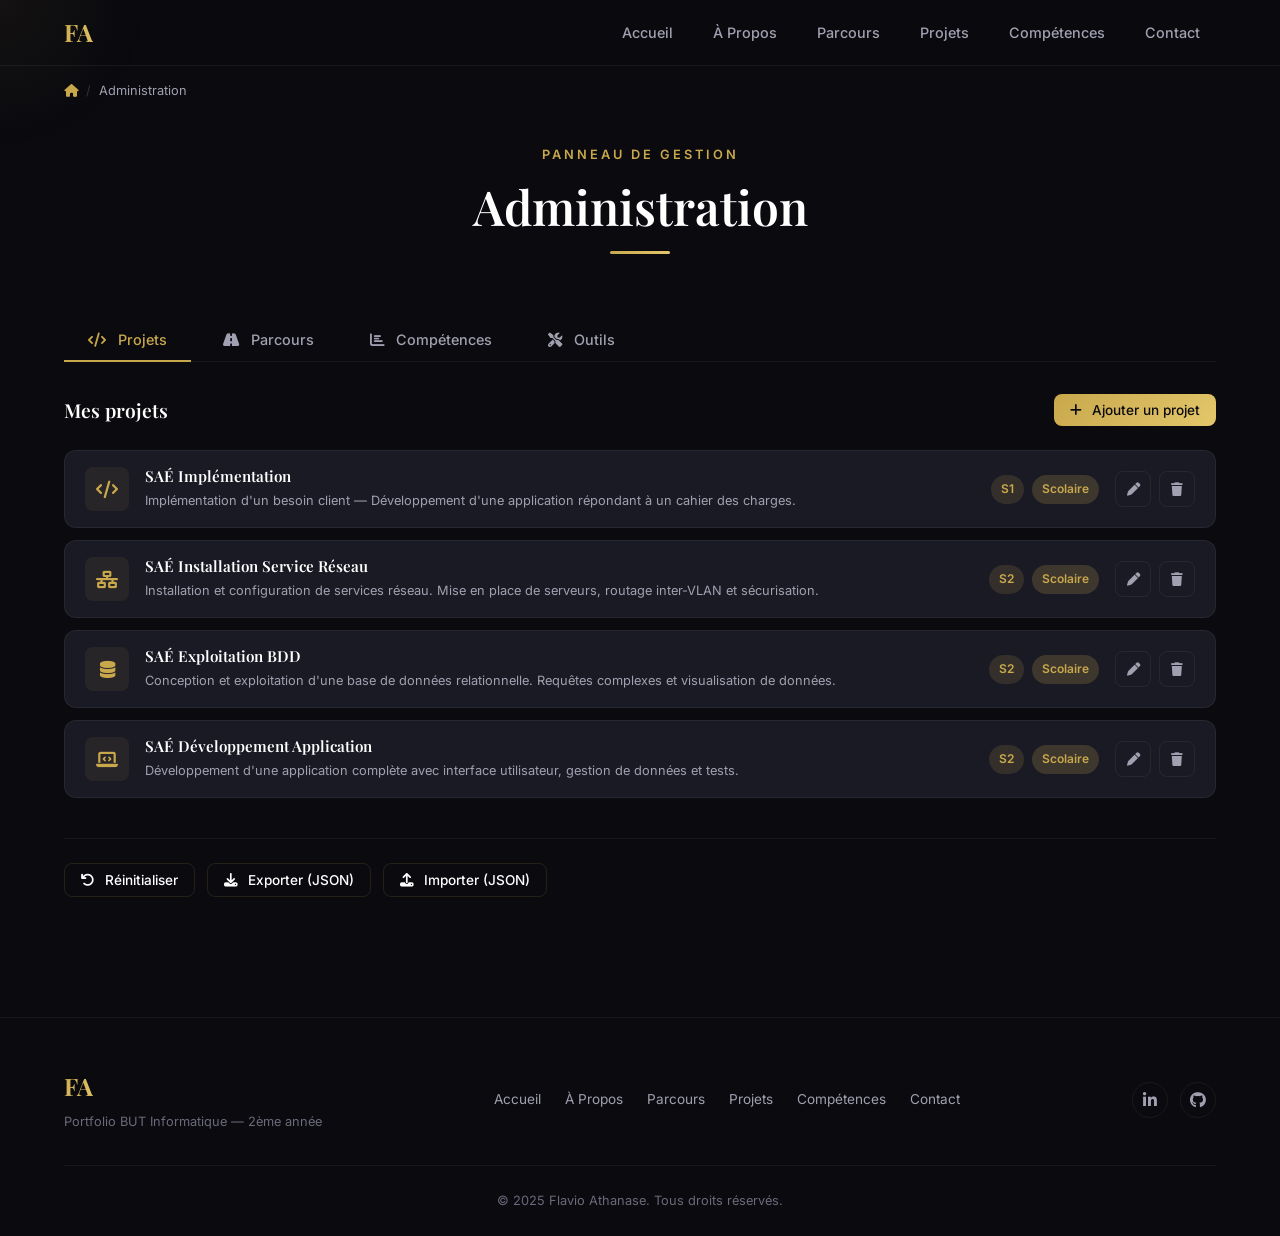
==== commit f2ce1e34: "Restructuration: thèmes projets, outils cliquables, admin enrichi Co-Authored-By: flavio.athanase <f" ====
--- a/admin.html
+++ b/admin.html
@@ -14,7 +14,6 @@
 <body>
     <div class="cursor-glow" id="cursorGlow"></div>
 
-    <!-- Navigation -->
     <nav class="navbar scrolled" id="navbar">
         <div class="nav-container">
             <a href="index.html" class="nav-logo"><span class="logo-text">FA</span></a>
@@ -30,7 +29,6 @@
         </div>
     </nav>
 
-    <!-- Breadcrumb -->
     <div class="breadcrumb visible">
         <div class="breadcrumb-container">
             <a href="index.html"><i class="fas fa-home"></i></a>
@@ -39,7 +37,6 @@
         </div>
     </div>
 
-    <!-- Admin Panel -->
     <section class="section page-section">
         <div class="container">
             <div class="section-header">
@@ -48,11 +45,11 @@
                 <div class="section-line"></div>
             </div>
 
-            <!-- Admin Tabs -->
             <div class="admin-tabs">
                 <button class="admin-tab active" data-tab="projets"><i class="fas fa-code"></i> Projets</button>
                 <button class="admin-tab" data-tab="parcours"><i class="fas fa-road"></i> Parcours</button>
                 <button class="admin-tab" data-tab="competences"><i class="fas fa-chart-bar"></i> Comp&eacute;tences</button>
+                <button class="admin-tab" data-tab="outils"><i class="fas fa-tools"></i> Outils</button>
             </div>
 
             <!-- PROJETS TAB -->
@@ -63,7 +60,6 @@
                 </div>
                 <div class="admin-list" id="listProjets"></div>
 
-                <!-- Formulaire projet -->
                 <div class="admin-form-overlay" id="formProjet" style="display:none;">
                     <div class="admin-form-container">
                         <div class="admin-form-header">
@@ -84,21 +80,19 @@
                             </div>
                             <div class="form-row">
                                 <div class="form-group">
-                                    <label>Cat&eacute;gorie *</label>
-                                    <select id="projetCategorie" required>
-                                        <option value="dev">D&eacute;veloppement</option>
-                                        <option value="reseau">R&eacute;seau</option>
-                                        <option value="bdd">Base de donn&eacute;es</option>
-                                        <option value="securite">S&eacute;curit&eacute;</option>
-                                        <option value="autre">Autre</option>
+                                    <label>Th&egrave;me *</label>
+                                    <select id="projetTheme" required>
+                                        <option value="scolaire">Scolaire</option>
+                                        <option value="alternance">Alternance</option>
+                                        <option value="stage">Stage</option>
                                     </select>
                                 </div>
                                 <div class="form-group">
                                     <label>Ic&ocirc;ne</label>
                                     <select id="projetIcone">
-                                        <option value="fa-code">Code &lt;/&gt;</option>
+                                        <option value="fa-code">Code</option>
                                         <option value="fa-network-wired">R&eacute;seau</option>
-                                        <option value="fa-database">Base de donn&eacute;es</option>
+                                        <option value="fa-database">BDD</option>
                                         <option value="fa-laptop-code">Laptop</option>
                                         <option value="fa-shield-alt">S&eacute;curit&eacute;</option>
                                         <option value="fa-server">Serveur</option>
@@ -114,17 +108,11 @@
                             </div>
                             <div class="form-group">
                                 <label>Description d&eacute;taill&eacute;e</label>
-                                <textarea id="projetDetails" rows="4" placeholder="Description compl&egrave;te du projet, contexte, m&eacute;thodologie..."></textarea>
-                            </div>
-                            <div class="form-row">
-                                <div class="form-group">
-                                    <label>Comp&eacute;tences (s&eacute;par&eacute;es par des virgules)</label>
-                                    <input type="text" id="projetCompetences" placeholder="Ex: R&eacute;aliser, Conduire, Collaborer">
-                                </div>
-                                <div class="form-group">
-                                    <label>Technologies (s&eacute;par&eacute;es par des virgules)</label>
-                                    <input type="text" id="projetTechnologies" placeholder="Ex: Java, HTML/CSS, Git">
-                                </div>
+                                <textarea id="projetDetails" rows="4" placeholder="Description compl&egrave;te du projet..."></textarea>
+                            </div>
+                            <div class="form-group">
+                                <label>Technologies (s&eacute;par&eacute;es par des virgules)</label>
+                                <input type="text" id="projetTechnologies" placeholder="Ex: Java, HTML/CSS, Git">
                             </div>
                             <div class="form-group">
                                 <label>Lien du projet (optionnel)</label>
@@ -132,12 +120,19 @@
                             </div>
                             <div class="form-group">
                                 <label>Objectifs (un par ligne)</label>
-                                <textarea id="projetObjectifs" rows="3" placeholder="Analyser le cahier des charges&#10;D&eacute;velopper l'interface&#10;Tester le produit"></textarea>
+                                <textarea id="projetObjectifs" rows="3" placeholder="Analyser le cahier des charges&#10;D&eacute;velopper l'interface"></textarea>
                             </div>
                             <div class="form-group">
                                 <label>R&eacute;sultats obtenus</label>
-                                <textarea id="projetResultats" rows="2" placeholder="Ce qui a &eacute;t&eacute; accompli, retours re&ccedil;us..."></textarea>
-                            </div>
+                                <textarea id="projetResultats" rows="2" placeholder="Ce qui a &eacute;t&eacute; accompli..."></textarea>
+                            </div>
+
+                            <!-- Comp&eacute;tences utilis&eacute;es -->
+                            <div class="form-group">
+                                <label>Comp&eacute;tences utilis&eacute;es</label>
+                                <div id="projetCompetencesContainer" class="competences-selection"></div>
+                            </div>
+
                             <div class="form-actions">
                                 <button type="button" class="btn btn-outline btn-sm" id="cancelProjet">Annuler</button>
                                 <button type="submit" class="btn btn-primary btn-sm">Enregistrer</button>
@@ -155,7 +150,6 @@
                 </div>
                 <div class="admin-list" id="listParcours"></div>
 
-                <!-- Formulaire parcours -->
                 <div class="admin-form-overlay" id="formParcours" style="display:none;">
                     <div class="admin-form-container">
                         <div class="admin-form-header">
@@ -211,7 +205,6 @@
                 </div>
                 <div class="admin-list" id="listCompetences"></div>
 
-                <!-- Formulaire competence -->
                 <div class="admin-form-overlay" id="formCompetence" style="display:none;">
                     <div class="admin-form-container">
                         <div class="admin-form-header">
@@ -237,7 +230,7 @@
                             </div>
                             <div class="form-group">
                                 <label>Description d&eacute;taill&eacute;e</label>
-                                <textarea id="competenceDetails" rows="3" placeholder="D&eacute;taillez votre niveau dans cette comp&eacute;tence..."></textarea>
+                                <textarea id="competenceDetails" rows="3" placeholder="D&eacute;taillez votre niveau..."></textarea>
                             </div>
                             <div class="form-group">
                                 <label>Apprentissages critiques</label>
@@ -256,9 +249,63 @@
                 </div>
             </div>
 
+            <!-- OUTILS TAB -->
+            <div class="admin-panel" id="panel-outils" style="display:none;">
+                <div class="admin-header">
+                    <h3>Outils & Technologies</h3>
+                    <button class="btn btn-primary btn-sm" id="btnAddOutil"><i class="fas fa-plus"></i> Ajouter un outil</button>
+                </div>
+                <div class="admin-list" id="listOutils"></div>
+
+                <div class="admin-form-overlay" id="formOutil" style="display:none;">
+                    <div class="admin-form-container">
+                        <div class="admin-form-header">
+                            <h3 id="formOutilTitle">Ajouter un outil</h3>
+                            <button class="admin-form-close" id="closeFormOutil"><i class="fas fa-times"></i></button>
+                        </div>
+                        <form id="outilForm">
+                            <input type="hidden" id="outilIdx" value="">
+                            <div class="form-row">
+                                <div class="form-group">
+                                    <label>Nom de l'outil *</label>
+                                    <input type="text" id="outilNom" required placeholder="Ex: Docker">
+                                </div>
+                                <div class="form-group">
+                                    <label>Cat&eacute;gorie *</label>
+                                    <select id="outilCategorie" required>
+                                        <option value="Langages">Langages</option>
+                                        <option value="Outils">Outils</option>
+                                        <option value="Syst&egrave;mes">Syst&egrave;mes</option>
+                                    </select>
+                                </div>
+                            </div>
+                            <div class="form-row">
+                                <div class="form-group">
+                                    <label>Ic&ocirc;ne FontAwesome</label>
+                                    <input type="text" id="outilIcone" placeholder="Ex: fab fa-docker">
+                                </div>
+                                <div class="form-group">
+                                    <label>Niveau de ma&icirc;trise (%)</label>
+                                    <input type="range" id="outilNiveau" min="0" max="100" value="50">
+                                    <span class="range-value" id="outilNiveauValue">50%</span>
+                                </div>
+                            </div>
+                            <div class="form-group">
+                                <label>Description</label>
+                                <textarea id="outilDescription" rows="2" placeholder="D&eacute;crivez votre exp&eacute;rience avec cet outil..."></textarea>
+                            </div>
+                            <div class="form-actions">
+                                <button type="button" class="btn btn-outline btn-sm" id="cancelOutil">Annuler</button>
+                                <button type="submit" class="btn btn-primary btn-sm">Enregistrer</button>
+                            </div>
+                        </form>
+                    </div>
+                </div>
+            </div>
+
             <!-- Actions globales -->
             <div class="admin-global-actions">
-                <button class="btn btn-outline btn-sm" id="btnReset"><i class="fas fa-undo"></i> R&eacute;initialiser les donn&eacute;es</button>
+                <button class="btn btn-outline btn-sm" id="btnReset"><i class="fas fa-undo"></i> R&eacute;initialiser</button>
                 <button class="btn btn-outline btn-sm" id="btnExport"><i class="fas fa-download"></i> Exporter (JSON)</button>
                 <button class="btn btn-outline btn-sm" id="btnImport"><i class="fas fa-upload"></i> Importer (JSON)</button>
                 <input type="file" id="importFile" accept=".json" style="display:none;">
@@ -266,7 +313,6 @@
         </div>
     </section>
 
-    <!-- Footer -->
     <footer class="footer">
         <div class="container">
             <div class="footer-content">
--- a/css/style.css
+++ b/css/style.css
@@ -1729,3 +1729,325 @@
 .competence-details li:not(.maitrise) {
     opacity: 0.5;
 }
+
+/* ========================================
+   THEME SECTIONS (Projets groupés)
+   ======================================== */
+.theme-section {
+    margin-bottom: 48px;
+}
+
+.theme-header {
+    display: flex;
+    align-items: center;
+    gap: 16px;
+    margin-bottom: 24px;
+    padding-bottom: 16px;
+    border-bottom: 1px solid var(--border-subtle);
+}
+
+.theme-icon {
+    width: 52px;
+    height: 52px;
+    border-radius: var(--radius-md);
+    background: rgba(201, 168, 76, 0.1);
+    border: 1px solid rgba(201, 168, 76, 0.2);
+    display: flex;
+    align-items: center;
+    justify-content: center;
+    flex-shrink: 0;
+}
+
+.theme-icon i {
+    color: var(--accent-gold);
+    font-size: 1.3rem;
+}
+
+.theme-info {
+    flex: 1;
+}
+
+.theme-info h3 {
+    font-family: var(--font-display);
+    font-size: 1.4rem;
+    margin-bottom: 4px;
+}
+
+.theme-info p {
+    font-size: 0.85rem;
+    color: var(--text-secondary);
+}
+
+.theme-count {
+    background: rgba(201, 168, 76, 0.1);
+    color: var(--accent-gold);
+    padding: 6px 14px;
+    border-radius: 20px;
+    font-size: 0.8rem;
+    font-weight: 600;
+    flex-shrink: 0;
+}
+
+.theme-empty {
+    text-align: center;
+    padding: 40px;
+    color: var(--text-secondary);
+    background: var(--bg-card);
+    border: 1px dashed var(--border-subtle);
+    border-radius: var(--radius-md);
+}
+
+.theme-empty i {
+    font-size: 2rem;
+    margin-bottom: 12px;
+    opacity: 0.3;
+    display: block;
+}
+
+.theme-empty p {
+    font-size: 0.9rem;
+}
+
+.competences-intro {
+    text-align: center;
+    color: var(--text-secondary);
+    font-size: 0.95rem;
+    max-width: 700px;
+    margin: 0 auto 40px;
+    line-height: 1.8;
+}
+
+/* ========================================
+   OUTIL DETAIL MODAL / PAGE
+   ======================================== */
+.outil-card {
+    display: block;
+    background: var(--bg-card);
+    border: 1px solid var(--border-subtle);
+    border-radius: var(--radius-md);
+    padding: 20px;
+    text-align: center;
+    transition: var(--transition);
+    cursor: pointer;
+}
+
+.outil-card:hover {
+    border-color: var(--accent-gold);
+    transform: translateY(-2px);
+}
+
+.outil-card i {
+    font-size: 1.8rem;
+    color: var(--accent-gold);
+    display: block;
+    margin-bottom: 8px;
+}
+
+.outil-card span {
+    font-size: 0.85rem;
+    font-weight: 500;
+}
+
+.outil-card .outil-niveau-mini {
+    display: block;
+    margin-top: 8px;
+}
+
+.outil-niveau-bar {
+    height: 4px;
+    background: rgba(255,255,255,0.05);
+    border-radius: 2px;
+    overflow: hidden;
+    margin-bottom: 4px;
+}
+
+.outil-niveau-fill {
+    height: 100%;
+    background: var(--accent-gradient);
+    border-radius: 2px;
+    transition: width 0.5s ease;
+}
+
+.outil-niveau-text {
+    font-size: 0.7rem;
+    color: var(--text-secondary);
+}
+
+/* Outil detail overlay */
+.outil-detail-overlay {
+    position: fixed;
+    top: 0; left: 0; right: 0; bottom: 0;
+    background: rgba(0,0,0,0.7);
+    backdrop-filter: blur(8px);
+    z-index: 1000;
+    display: flex;
+    align-items: center;
+    justify-content: center;
+    padding: 20px;
+}
+
+.outil-detail-card {
+    background: var(--bg-secondary);
+    border: 1px solid var(--border-subtle);
+    border-radius: var(--radius-lg);
+    width: 100%;
+    max-width: 480px;
+    padding: 40px;
+    text-align: center;
+    position: relative;
+}
+
+.outil-detail-close {
+    position: absolute;
+    top: 16px; right: 16px;
+    width: 36px; height: 36px;
+    border-radius: 50%;
+    border: 1px solid var(--border-subtle);
+    background: transparent;
+    color: var(--text-secondary);
+    cursor: pointer;
+    transition: var(--transition);
+    display: flex;
+    align-items: center;
+    justify-content: center;
+}
+
+.outil-detail-close:hover {
+    border-color: #e74c3c;
+    color: #e74c3c;
+}
+
+.outil-detail-icon {
+    font-size: 3rem;
+    color: var(--accent-gold);
+    margin-bottom: 16px;
+}
+
+.outil-detail-card h3 {
+    font-family: var(--font-display);
+    font-size: 1.6rem;
+    margin-bottom: 8px;
+}
+
+.outil-detail-categorie {
+    display: inline-block;
+    background: rgba(201,168,76,0.15);
+    color: var(--accent-gold);
+    padding: 4px 12px;
+    border-radius: 20px;
+    font-size: 0.75rem;
+    font-weight: 600;
+    margin-bottom: 20px;
+}
+
+.outil-detail-progress {
+    margin: 20px 0;
+}
+
+.outil-detail-progress .progress-bar {
+    height: 12px;
+    border-radius: 6px;
+}
+
+.outil-detail-progress .progress-fill {
+    height: 100%;
+    transition: width 1s ease;
+}
+
+.outil-detail-percent {
+    font-size: 2rem;
+    font-weight: 700;
+    background: var(--accent-gradient);
+    -webkit-background-clip: text;
+    -webkit-text-fill-color: transparent;
+    background-clip: text;
+    margin-top: 8px;
+    display: block;
+}
+
+.outil-detail-label {
+    font-size: 0.85rem;
+    color: var(--text-secondary);
+    margin-top: 4px;
+}
+
+.outil-detail-desc {
+    color: var(--text-secondary);
+    font-size: 0.9rem;
+    line-height: 1.6;
+    margin-top: 16px;
+}
+
+/* Competence usage in projet detail */
+.competence-usage-card {
+    display: flex;
+    align-items: center;
+    gap: 16px;
+    padding: 16px 20px;
+    background: var(--bg-card);
+    border: 1px solid var(--border-subtle);
+    border-radius: var(--radius-md);
+    transition: var(--transition);
+}
+
+.competence-usage-card:hover {
+    border-color: var(--accent-gold);
+}
+
+.competence-usage-icon {
+    width: 44px;
+    height: 44px;
+    border-radius: 50%;
+    background: rgba(201, 168, 76, 0.1);
+    display: flex;
+    align-items: center;
+    justify-content: center;
+    flex-shrink: 0;
+}
+
+.competence-usage-icon i {
+    color: var(--accent-gold);
+}
+
+.competence-usage-info {
+    flex: 1;
+}
+
+.competence-usage-info h4 {
+    font-size: 0.95rem;
+    font-weight: 600;
+    margin-bottom: 2px;
+}
+
+.competence-usage-info p {
+    font-size: 0.8rem;
+    color: var(--text-secondary);
+}
+
+.competence-usage-niveau {
+    flex-shrink: 0;
+    text-align: center;
+}
+
+.competence-usage-badge {
+    display: inline-block;
+    padding: 4px 12px;
+    border-radius: 20px;
+    font-size: 0.75rem;
+    font-weight: 600;
+}
+
+.competence-usage-badge.debutant {
+    background: rgba(249, 115, 22, 0.15);
+    color: #f97316;
+}
+
+.competence-usage-badge.intermediaire {
+    background: rgba(201, 168, 76, 0.15);
+    color: var(--accent-gold);
+}
+
+.competence-usage-badge.avance {
+    background: rgba(74, 222, 128, 0.15);
+    color: #4ade80;
+}
--- a/css/admin.css
+++ b/css/admin.css
@@ -479,3 +479,77 @@
         justify-content: flex-end;
     }
 }
+
+/* ========================================
+   COMPETENCES SELECTION (in projet form)
+   ======================================== */
+.competences-selection {
+    display: flex;
+    flex-direction: column;
+    gap: 8px;
+}
+
+.comp-select-item {
+    background: var(--bg-card);
+    border: 1px solid var(--border-subtle);
+    border-radius: var(--radius-sm);
+    padding: 12px 16px;
+    transition: var(--transition);
+}
+
+.comp-select-item:has(input:checked) {
+    border-color: rgba(201, 168, 76, 0.4);
+}
+
+.comp-select-header {
+    display: flex;
+    align-items: center;
+}
+
+.comp-select-check {
+    display: flex;
+    align-items: center;
+    cursor: pointer;
+    font-size: 0.9rem;
+}
+
+.comp-select-check input[type="checkbox"] {
+    width: 18px;
+    height: 18px;
+    accent-color: var(--accent-gold);
+    cursor: pointer;
+}
+
+.comp-select-details {
+    display: flex;
+    gap: 10px;
+    margin-top: 10px;
+    padding-top: 10px;
+    border-top: 1px solid var(--border-subtle);
+    flex-wrap: wrap;
+}
+
+.comp-select-details select {
+    flex: 0 0 150px;
+    padding: 6px 10px;
+    background: var(--bg-primary);
+    border: 1px solid var(--border-subtle);
+    border-radius: var(--radius-sm);
+    color: var(--text-primary);
+    font-size: 0.8rem;
+}
+
+.comp-select-details input[type="text"] {
+    flex: 1;
+    min-width: 200px;
+    padding: 6px 10px;
+    background: var(--bg-primary);
+    border: 1px solid var(--border-subtle);
+    border-radius: var(--radius-sm);
+    color: var(--text-primary);
+    font-size: 0.8rem;
+}
+
+.badge-theme {
+    background: rgba(201, 168, 76, 0.2) !important;
+}
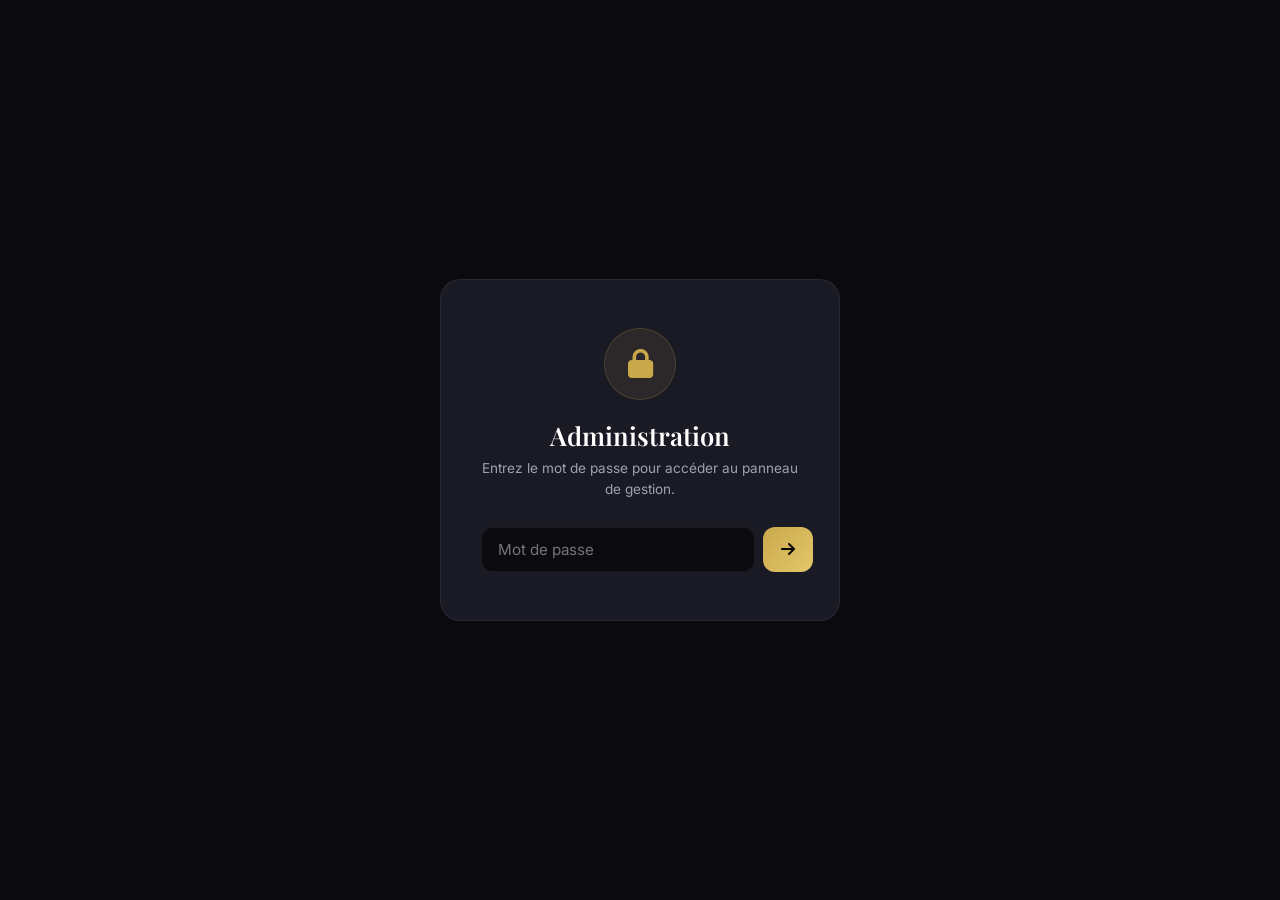
==== commit 00b4cd54: "Admin : protection par mot de passe Co-Authored-By: flavio.athanase <flavio.athanase@gmail.com>" ====
--- a/admin.html
+++ b/admin.html
@@ -37,7 +37,23 @@
         </div>
     </div>
 
-    <section class="section page-section">
+    <!-- Login overlay -->
+    <div id="adminLogin" class="admin-login-overlay">
+        <div class="admin-login-card">
+            <div class="admin-login-icon"><i class="fas fa-lock"></i></div>
+            <h2>Administration</h2>
+            <p>Entrez le mot de passe pour acc&eacute;der au panneau de gestion.</p>
+            <form id="loginForm" onsubmit="return false;">
+                <div class="admin-login-field">
+                    <input type="password" id="adminPassword" placeholder="Mot de passe" autocomplete="current-password">
+                    <button type="submit" id="loginBtn"><i class="fas fa-arrow-right"></i></button>
+                </div>
+                <p id="loginError" class="admin-login-error" style="display:none;">Mot de passe incorrect</p>
+            </form>
+        </div>
+    </div>
+
+    <section class="section page-section" id="adminContent" style="display:none;">
         <div class="container">
             <div class="section-header">
                 <span class="section-tag">Panneau de gestion</span>
@@ -340,6 +356,48 @@
     </footer>
 
     <script src="js/data.js"></script>
+    <script>
+        (function() {
+            const ADMIN_HASH = '5e884898da28047151d0e56f8dc6292773603d0d6aabbdd62a11ef721d1542d8';
+            const SESSION_KEY = 'portfolio_admin_auth';
+
+            async function hashPassword(pwd) {
+                const data = new TextEncoder().encode(pwd);
+                const buf = await crypto.subtle.digest('SHA-256', data);
+                return Array.from(new Uint8Array(buf)).map(b => b.toString(16).padStart(2, '0')).join('');
+            }
+
+            function unlock() {
+                document.getElementById('adminLogin').style.display = 'none';
+                document.getElementById('adminContent').style.display = '';
+                sessionStorage.setItem(SESSION_KEY, '1');
+            }
+
+            if (sessionStorage.getItem(SESSION_KEY) === '1') {
+                unlock();
+            }
+
+            document.getElementById('loginForm').addEventListener('submit', async () => {
+                const pwd = document.getElementById('adminPassword').value;
+                const hash = await hashPassword(pwd);
+                if (hash === ADMIN_HASH) {
+                    unlock();
+                } else {
+                    document.getElementById('loginError').style.display = 'block';
+                    document.getElementById('adminPassword').value = '';
+                    document.getElementById('adminPassword').focus();
+                }
+            });
+
+            document.getElementById('loginBtn').addEventListener('click', () => {
+                document.getElementById('loginForm').dispatchEvent(new Event('submit'));
+            });
+
+            document.getElementById('adminPassword').addEventListener('keydown', (e) => {
+                if (e.key === 'Enter') document.getElementById('loginForm').dispatchEvent(new Event('submit'));
+            });
+        })();
+    </script>
     <script src="js/admin.js"></script>
     <script src="js/main.js"></script>
 </body>
--- a/css/style.css
+++ b/css/style.css
@@ -1722,6 +1722,16 @@
     opacity: 1;
 }
 
+.competence-details .see-more {
+    color: var(--accent-gold);
+    font-size: 0.8rem;
+    font-weight: 500;
+    font-style: italic;
+    opacity: 0.8;
+    list-style: none;
+    margin-top: 4px;
+}
+
 .competence-details li.maitrise {
     color: var(--text-primary);
 }
@@ -2051,3 +2061,209 @@
     background: rgba(74, 222, 128, 0.15);
     color: #4ade80;
 }
+
+/* ========================================
+   THEME CARDS GRID (projets landing)
+   ======================================== */
+.theme-cards-grid {
+    display: grid;
+    grid-template-columns: repeat(3, 1fr);
+    gap: 24px;
+    max-width: 900px;
+    margin: 0 auto;
+}
+
+.theme-card-link {
+    text-decoration: none;
+    color: inherit;
+}
+
+.theme-card {
+    background: var(--bg-card);
+    border: 1px solid var(--border-subtle);
+    border-radius: var(--radius-lg);
+    padding: 48px 32px;
+    text-align: center;
+    transition: var(--transition);
+    cursor: pointer;
+    position: relative;
+    overflow: hidden;
+}
+
+.theme-card::before {
+    content: '';
+    position: absolute;
+    top: 0;
+    left: 0;
+    right: 0;
+    height: 3px;
+    background: var(--accent-gradient);
+    opacity: 0;
+    transition: opacity 0.3s ease;
+}
+
+.theme-card:hover {
+    border-color: var(--accent-gold);
+    transform: translateY(-6px);
+    box-shadow: 0 12px 40px rgba(201, 168, 76, 0.1);
+}
+
+.theme-card:hover::before {
+    opacity: 1;
+}
+
+.theme-card-icon {
+    width: 80px;
+    height: 80px;
+    margin: 0 auto 20px;
+    border-radius: 50%;
+    background: rgba(201, 168, 76, 0.08);
+    border: 1px solid rgba(201, 168, 76, 0.15);
+    display: flex;
+    align-items: center;
+    justify-content: center;
+}
+
+.theme-card-icon i {
+    font-size: 2rem;
+    color: var(--accent-gold);
+}
+
+.theme-card h3 {
+    font-family: var(--font-display);
+    font-size: 1.4rem;
+    margin-bottom: 10px;
+}
+
+.theme-card p {
+    color: var(--text-secondary);
+    font-size: 0.85rem;
+    line-height: 1.6;
+    margin-bottom: 16px;
+}
+
+.theme-card-count {
+    display: inline-block;
+    background: rgba(201, 168, 76, 0.12);
+    color: var(--accent-gold);
+    padding: 4px 14px;
+    border-radius: 20px;
+    font-size: 0.8rem;
+    font-weight: 600;
+    margin-bottom: 12px;
+}
+
+.theme-card-cta {
+    display: block;
+    color: var(--accent-gold);
+    font-size: 0.85rem;
+    font-weight: 500;
+    opacity: 0;
+    transform: translateY(4px);
+    transition: all 0.3s ease;
+}
+
+.theme-card:hover .theme-card-cta {
+    opacity: 1;
+    transform: translateY(0);
+}
+
+.theme-card-cta i {
+    margin-left: 6px;
+    transition: transform 0.2s ease;
+}
+
+.theme-card:hover .theme-card-cta i {
+    transform: translateX(4px);
+}
+
+@media (max-width: 768px) {
+    .theme-cards-grid {
+        grid-template-columns: 1fr;
+        gap: 16px;
+    }
+    .theme-card {
+        padding: 32px 24px;
+    }
+    .theme-card-cta {
+        opacity: 1;
+        transform: translateY(0);
+    }
+}
+
+/* Outils - 3 column cards layout */
+.outils-columns {
+    display: grid;
+    grid-template-columns: repeat(3, 1fr);
+    gap: 24px;
+}
+
+.outils-col-card {
+    background: var(--bg-card);
+    border: 1px solid var(--border-subtle);
+    border-radius: var(--radius-lg);
+    padding: 28px 24px;
+}
+
+.outils-col-title {
+    font-family: var(--font-display);
+    font-size: 1.15rem;
+    color: var(--accent-gold);
+    margin-bottom: 20px;
+}
+
+.outils-col-title i {
+    margin-right: 8px;
+    font-size: 1rem;
+}
+
+.outils-col-items {
+    display: grid;
+    grid-template-columns: repeat(auto-fill, minmax(90px, 1fr));
+    gap: 16px;
+}
+
+.outil-col-item {
+    display: flex;
+    flex-direction: column;
+    align-items: center;
+    gap: 6px;
+    padding: 16px 8px;
+    background: rgba(255, 255, 255, 0.02);
+    border: 1px solid var(--border-subtle);
+    border-radius: var(--radius-md);
+    cursor: pointer;
+    transition: var(--transition);
+    text-align: center;
+}
+
+.outil-col-item:hover {
+    border-color: var(--accent-gold);
+    transform: translateY(-4px);
+    box-shadow: 0 8px 24px rgba(201, 168, 76, 0.08);
+}
+
+.outil-col-item i {
+    font-size: 2rem;
+    color: var(--accent-gold);
+}
+
+.outil-col-name {
+    font-size: 0.82rem;
+    font-weight: 500;
+    color: var(--text-primary);
+}
+
+.outil-col-percent {
+    font-size: 0.75rem;
+    font-weight: 600;
+    color: var(--accent-gold);
+    opacity: 0.8;
+}
+
+@media (max-width: 900px) {
+    .outils-columns {
+        grid-template-columns: 1fr;
+        gap: 16px;
+    }
+}
--- a/css/admin.css
+++ b/css/admin.css
@@ -553,3 +553,102 @@
 .badge-theme {
     background: rgba(201, 168, 76, 0.2) !important;
 }
+
+/* ========================================
+   ADMIN LOGIN OVERLAY
+   ======================================== */
+.admin-login-overlay {
+    position: fixed;
+    top: 0;
+    left: 0;
+    width: 100%;
+    height: 100%;
+    background: var(--bg-primary);
+    z-index: 9999;
+    display: flex;
+    align-items: center;
+    justify-content: center;
+}
+
+.admin-login-card {
+    background: var(--bg-card);
+    border: 1px solid var(--border-subtle);
+    border-radius: var(--radius-lg);
+    padding: 48px 40px;
+    max-width: 400px;
+    width: 90%;
+    text-align: center;
+}
+
+.admin-login-icon {
+    width: 72px;
+    height: 72px;
+    margin: 0 auto 20px;
+    border-radius: 50%;
+    background: rgba(201, 168, 76, 0.1);
+    border: 1px solid rgba(201, 168, 76, 0.2);
+    display: flex;
+    align-items: center;
+    justify-content: center;
+}
+
+.admin-login-icon i {
+    font-size: 1.8rem;
+    color: var(--accent-gold);
+}
+
+.admin-login-card h2 {
+    font-family: var(--font-display);
+    font-size: 1.6rem;
+    margin-bottom: 8px;
+}
+
+.admin-login-card > p {
+    color: var(--text-secondary);
+    font-size: 0.85rem;
+    margin-bottom: 28px;
+    line-height: 1.5;
+}
+
+.admin-login-field {
+    display: flex;
+    gap: 8px;
+}
+
+.admin-login-field input {
+    flex: 1;
+    padding: 12px 16px;
+    background: var(--bg-primary);
+    border: 1px solid var(--border-subtle);
+    border-radius: var(--radius-md);
+    color: var(--text-primary);
+    font-family: var(--font-primary);
+    font-size: 0.95rem;
+    outline: none;
+    transition: border-color 0.2s;
+}
+
+.admin-login-field input:focus {
+    border-color: var(--accent-gold);
+}
+
+.admin-login-field button {
+    padding: 12px 18px;
+    background: var(--accent-gradient);
+    border: none;
+    border-radius: var(--radius-md);
+    color: #000;
+    font-size: 1rem;
+    cursor: pointer;
+    transition: opacity 0.2s;
+}
+
+.admin-login-field button:hover {
+    opacity: 0.85;
+}
+
+.admin-login-error {
+    color: #ef4444;
+    font-size: 0.8rem;
+    margin-top: 12px;
+}
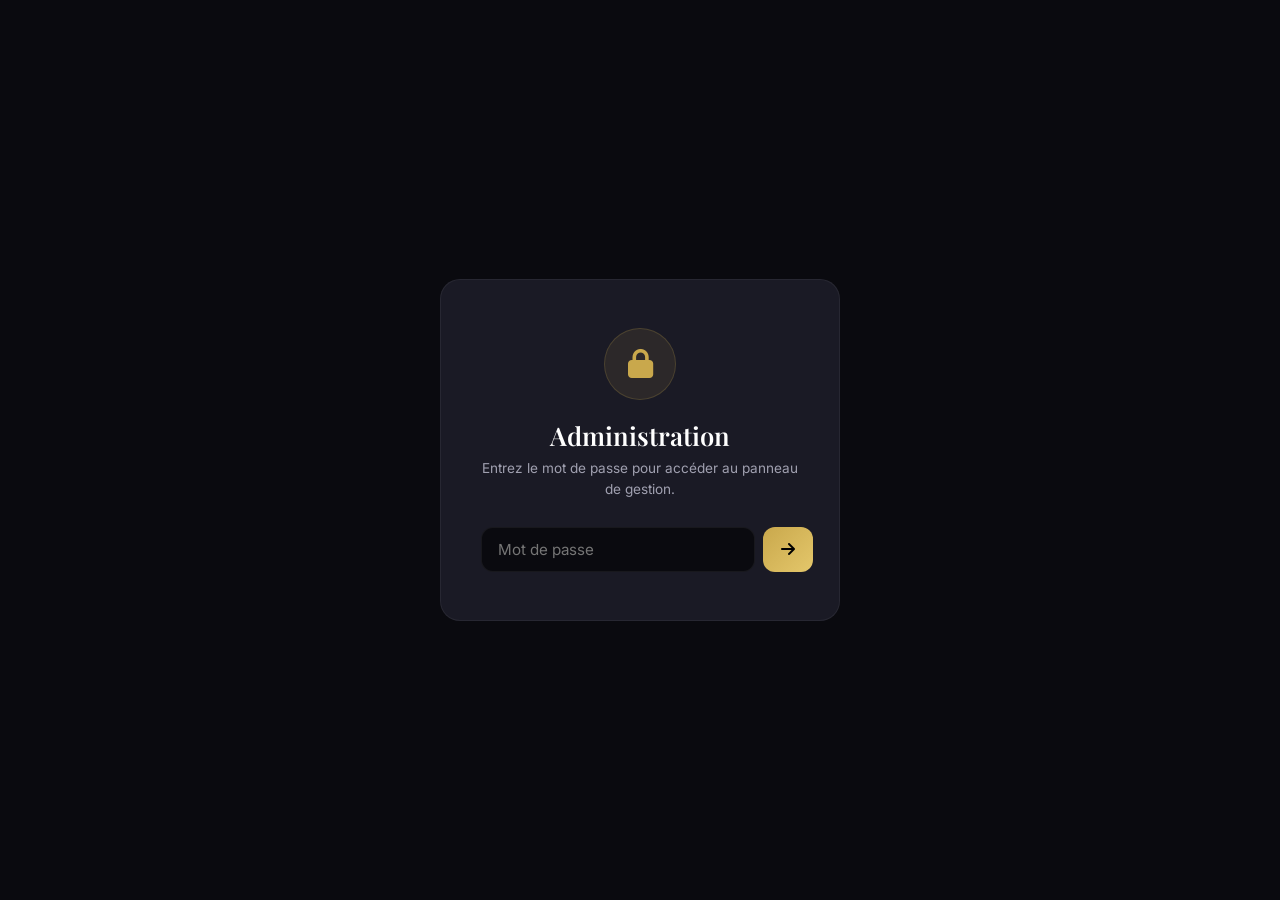
==== commit d88b8caf: "Mode clair/sombre avec bouton de bascule Co-Authored-By: flavio.athanase <flavio.athanase@gmail.com>" ====
--- a/admin.html
+++ b/admin.html
@@ -10,6 +10,7 @@
     <link rel="stylesheet" href="https://cdnjs.cloudflare.com/ajax/libs/font-awesome/6.5.1/css/all.min.css">
     <link rel="stylesheet" href="css/style.css">
     <link rel="stylesheet" href="css/admin.css">
+    <script>if(localStorage.getItem("portfolio_theme")==="light")document.documentElement.setAttribute("data-theme","light");</script>
 </head>
 <body>
     <div class="cursor-glow" id="cursorGlow"></div>
@@ -25,6 +26,7 @@
                 <li><a href="competences.html" class="nav-link">Comp&eacute;tences</a></li>
                 <li><a href="contact.html" class="nav-link">Contact</a></li>
             </ul>
+            <button class="theme-toggle" id="themeToggle" aria-label="Changer de thème"><i class="fas fa-moon"></i><i class="fas fa-sun"></i></button>
             <button class="nav-toggle" id="navToggle" aria-label="Menu"><span></span><span></span><span></span></button>
         </div>
     </nav>
@@ -321,11 +323,13 @@
 
             <!-- Actions globales -->
             <div class="admin-global-actions">
+                <button class="btn btn-primary btn-sm" id="btnPublish"><i class="fas fa-cloud-upload-alt"></i> Publier les modifications</button>
                 <button class="btn btn-outline btn-sm" id="btnReset"><i class="fas fa-undo"></i> R&eacute;initialiser</button>
                 <button class="btn btn-outline btn-sm" id="btnExport"><i class="fas fa-download"></i> Exporter (JSON)</button>
                 <button class="btn btn-outline btn-sm" id="btnImport"><i class="fas fa-upload"></i> Importer (JSON)</button>
                 <input type="file" id="importFile" accept=".json" style="display:none;">
             </div>
+            <p class="admin-publish-hint"><i class="fas fa-info-circle"></i> Apr&egrave;s avoir modifi&eacute; vos donn&eacute;es, cliquez sur <strong>&laquo; Publier les modifications &raquo;</strong> pour t&eacute;l&eacute;charger le fichier <code>data.js</code> mis &agrave; jour, puis remplacez-le dans votre d&eacute;p&ocirc;t GitHub pour que les changements soient visibles par tous.</p>
         </div>
     </section>
 
@@ -358,7 +362,7 @@
     <script src="js/data.js"></script>
     <script>
         (function() {
-            const ADMIN_HASH = '5e884898da28047151d0e56f8dc6292773603d0d6aabbdd62a11ef721d1542d8';
+            const ADMIN_HASH = '3b0d29bebe30d1a82cbf194822e0e3b1e872adf1f0e3d1af6396d7a6762d68a1';
             const SESSION_KEY = 'portfolio_admin_auth';
 
             async function hashPassword(pwd) {
--- a/css/style.css
+++ b/css/style.css
@@ -30,6 +30,88 @@
     --transition-slow: all 0.6s cubic-bezier(0.4, 0, 0.2, 1);
 }
 
+/* Light Theme */
+[data-theme="light"] {
+    --bg-primary: #f5f3ef;
+    --bg-secondary: #eae7e0;
+    --bg-card: #ffffff;
+    --bg-card-hover: #f9f8f6;
+    --text-primary: #1a1a25;
+    --text-secondary: #5a5a6a;
+    --text-muted: #8a8a9a;
+    --accent-gold: #b8942f;
+    --accent-gold-light: #c9a84c;
+    --accent-gold-dark: #8a6e1f;
+    --accent-gradient: linear-gradient(135deg, #b8942f, #c9a84c);
+    --border-color: rgba(160, 130, 50, 0.2);
+    --border-subtle: rgba(0, 0, 0, 0.08);
+    --shadow-gold: 0 0 30px rgba(160, 130, 50, 0.08);
+    --shadow-card: 0 8px 32px rgba(0, 0, 0, 0.06);
+}
+
+[data-theme="light"] .navbar.scrolled {
+    background: rgba(245, 243, 239, 0.9);
+}
+
+[data-theme="light"] .cursor-glow {
+    display: none;
+}
+
+[data-theme="light"] .footer {
+    background: #eae7e0;
+}
+
+[data-theme="light"] .nav-toggle span {
+    background: var(--text-primary);
+}
+
+[data-theme="light"] .hero-badge {
+    background: rgba(0, 0, 0, 0.04);
+    border-color: rgba(0, 0, 0, 0.1);
+}
+
+[data-theme="light"] .detail-overlay {
+    background: rgba(0, 0, 0, 0.5);
+}
+
+[data-theme="light"] .btn-primary {
+    color: #fff;
+}
+
+[data-theme="light"] .admin-login-overlay {
+    background: var(--bg-primary);
+}
+
+[data-theme="light"] .hero-name {
+    background: linear-gradient(135deg, #1a1a25 0%, #b8942f 50%, #1a1a25 100%);
+    -webkit-background-clip: text;
+    background-clip: text;
+}
+
+[data-theme="light"] .logo-text {
+    background: var(--accent-gradient);
+    -webkit-background-clip: text;
+    background-clip: text;
+}
+
+[data-theme="light"] .section-tag {
+    color: var(--accent-gold);
+}
+
+[data-theme="light"] .stat-number {
+    background: var(--accent-gradient);
+    -webkit-background-clip: text;
+    background-clip: text;
+}
+
+[data-theme="light"] .quick-card {
+    border-color: var(--border-subtle);
+}
+
+[data-theme="light"] .nav-menu {
+    background: var(--bg-primary);
+}
+
 /* Reset */
 *, *::before, *::after {
     margin: 0;
@@ -161,6 +243,34 @@
     background: var(--accent-gradient);
     border-radius: 1px;
 }
+
+/* Theme Toggle */
+.theme-toggle {
+    background: none;
+    border: 1px solid var(--border-subtle);
+    border-radius: 50%;
+    width: 38px;
+    height: 38px;
+    display: flex;
+    align-items: center;
+    justify-content: center;
+    cursor: pointer;
+    color: var(--text-secondary);
+    font-size: 1rem;
+    transition: var(--transition);
+    margin-left: 8px;
+    flex-shrink: 0;
+}
+
+.theme-toggle:hover {
+    color: var(--accent-gold);
+    border-color: var(--accent-gold);
+}
+
+.theme-toggle .fa-sun { display: none; }
+.theme-toggle .fa-moon { display: inline; }
+[data-theme="light"] .theme-toggle .fa-sun { display: inline; }
+[data-theme="light"] .theme-toggle .fa-moon { display: none; }
 
 .nav-toggle {
     display: none;
--- a/css/admin.css
+++ b/css/admin.css
@@ -652,3 +652,27 @@
     font-size: 0.8rem;
     margin-top: 12px;
 }
+
+/* Publish hint */
+.admin-publish-hint {
+    color: var(--text-secondary);
+    font-size: 0.8rem;
+    margin-top: 12px;
+    line-height: 1.5;
+    padding: 12px 16px;
+    background: rgba(201, 168, 76, 0.06);
+    border: 1px solid rgba(201, 168, 76, 0.15);
+    border-radius: var(--radius-md);
+}
+
+.admin-publish-hint i {
+    color: var(--accent-gold);
+    margin-right: 4px;
+}
+
+.admin-publish-hint code {
+    background: rgba(255, 255, 255, 0.08);
+    padding: 2px 6px;
+    border-radius: 3px;
+    font-size: 0.8rem;
+}
